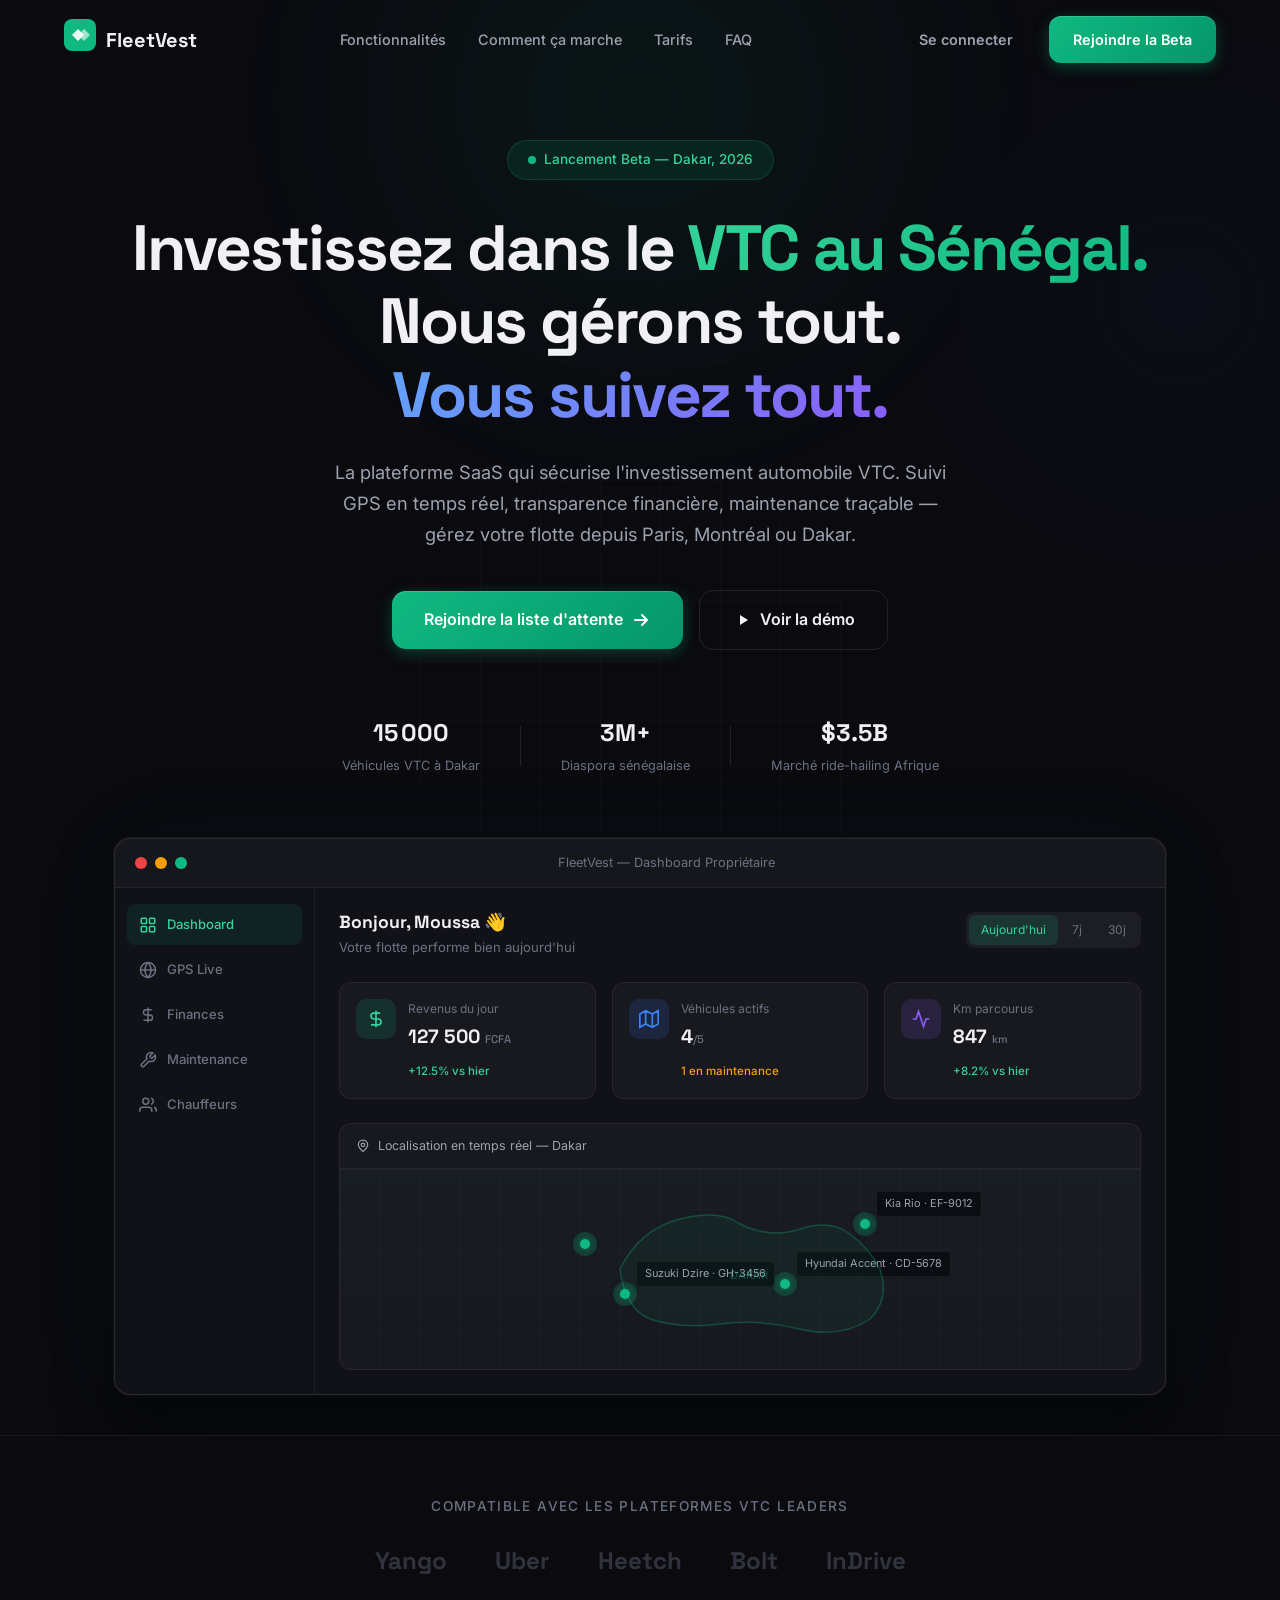
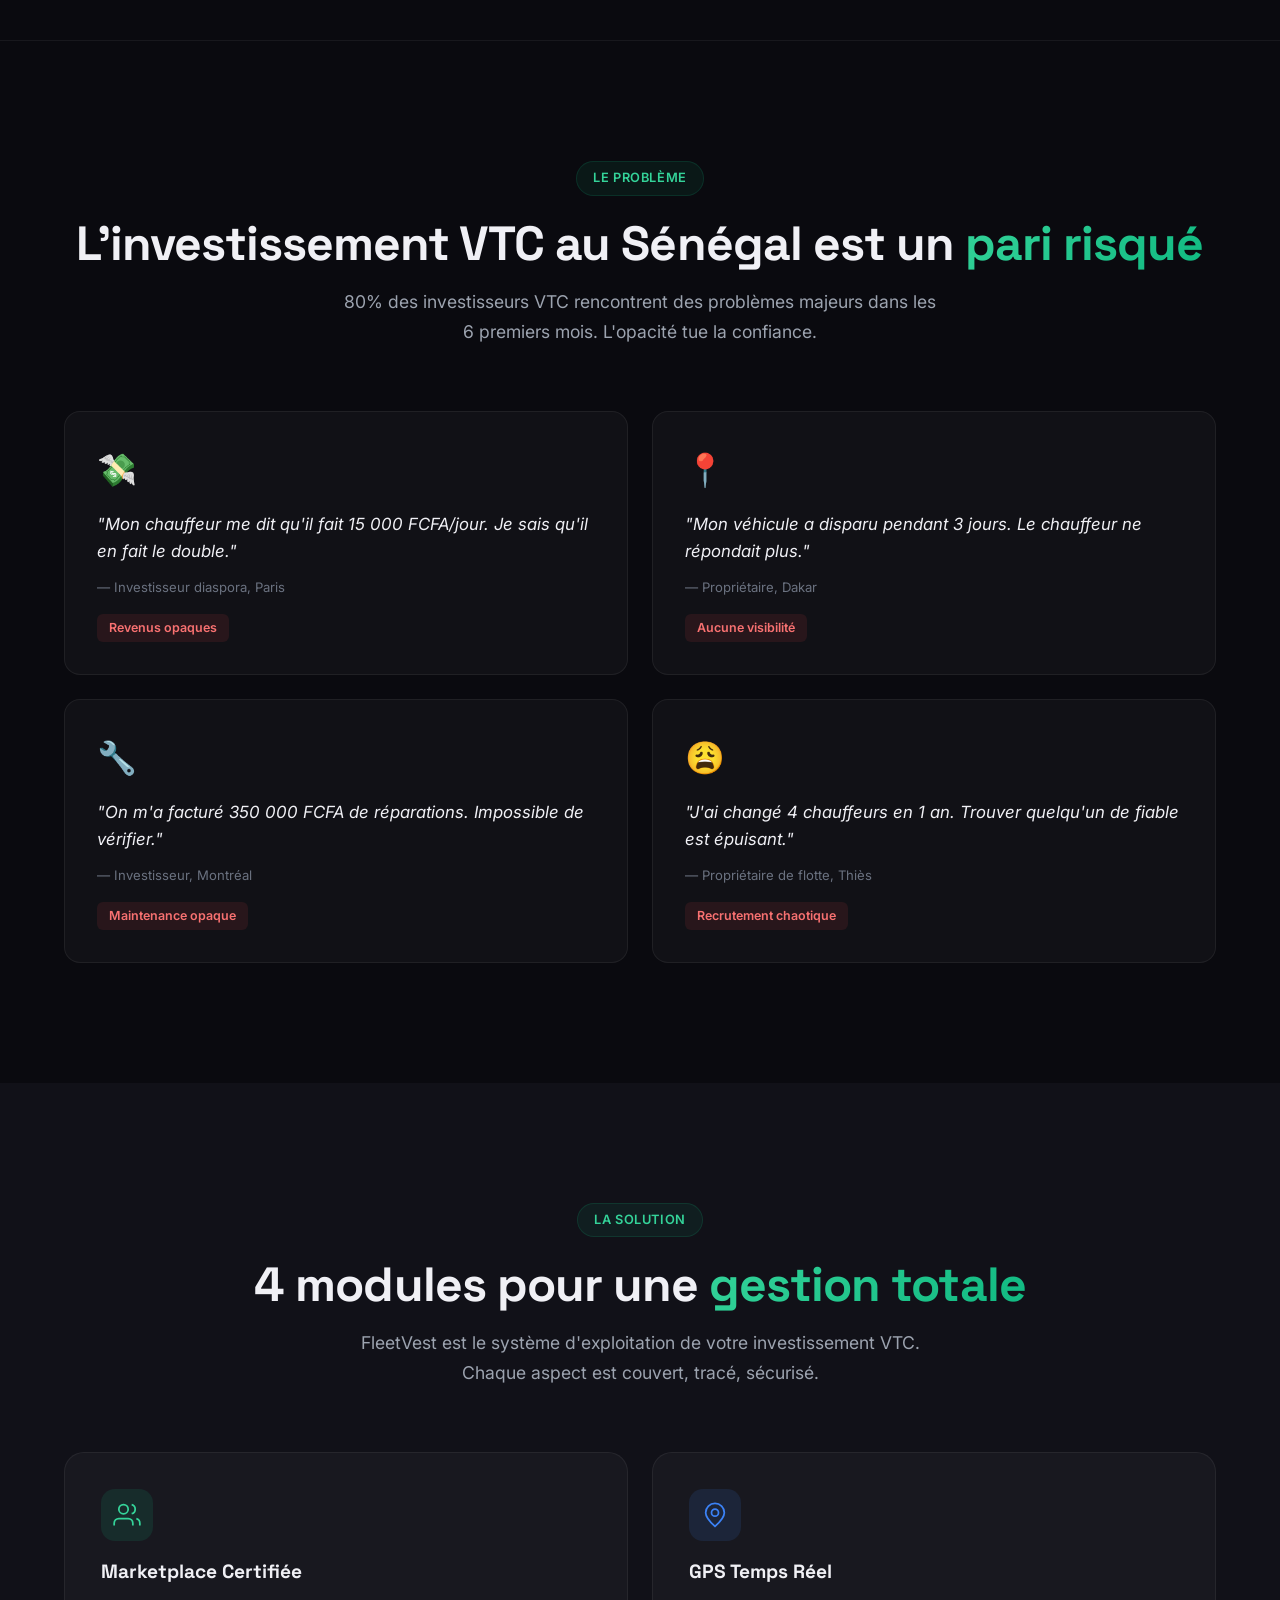
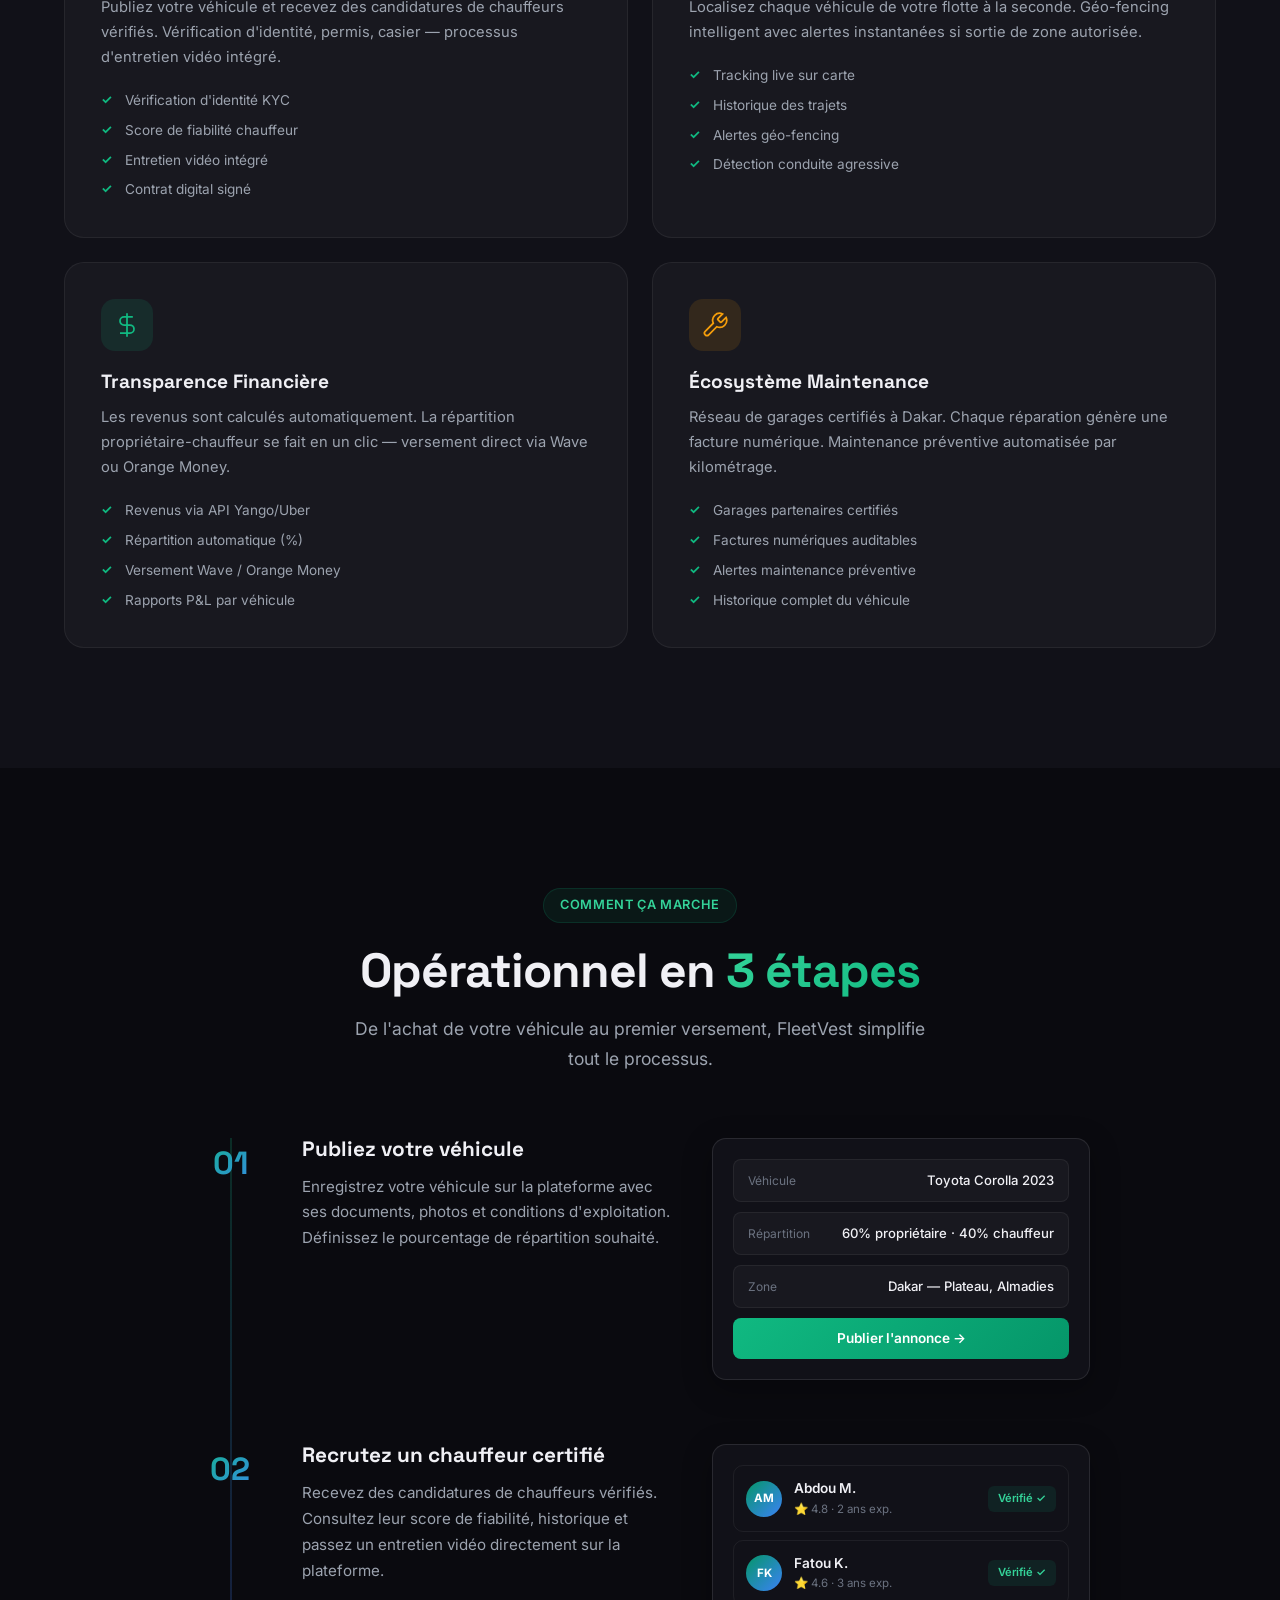
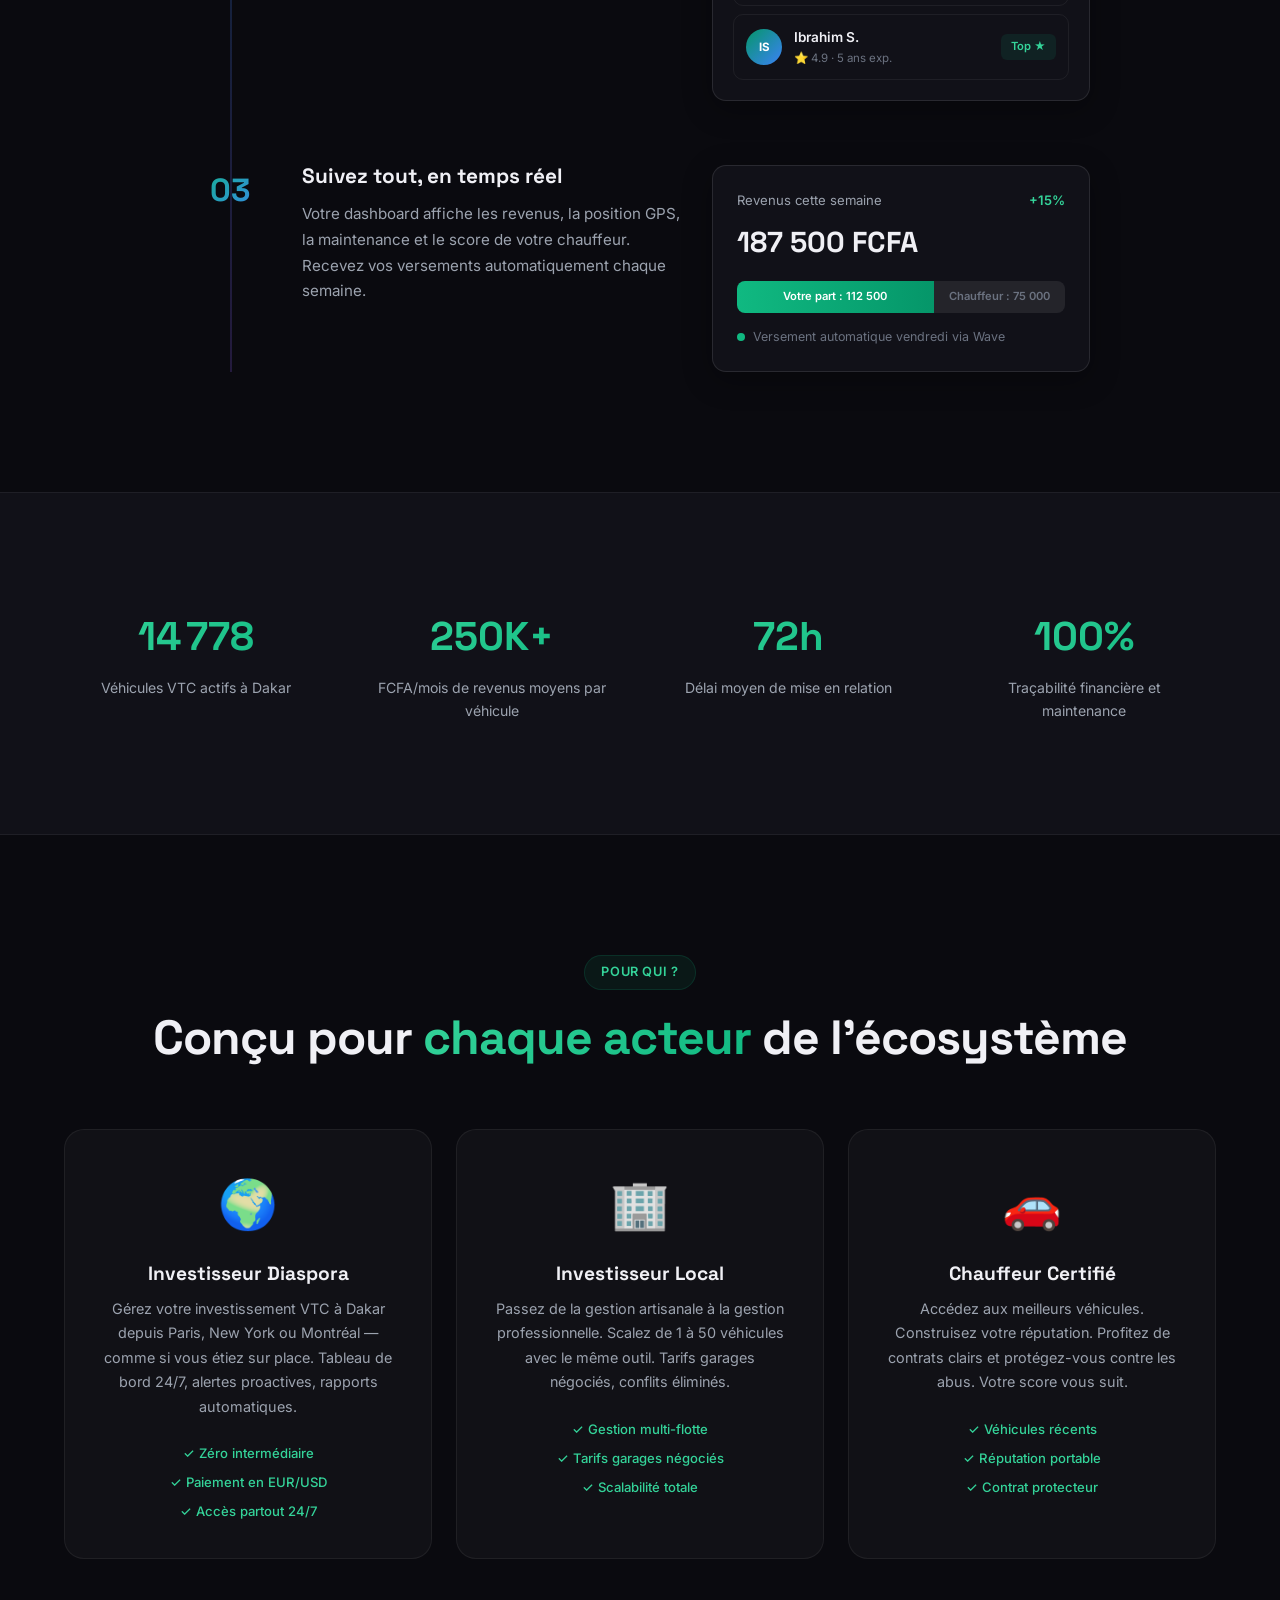
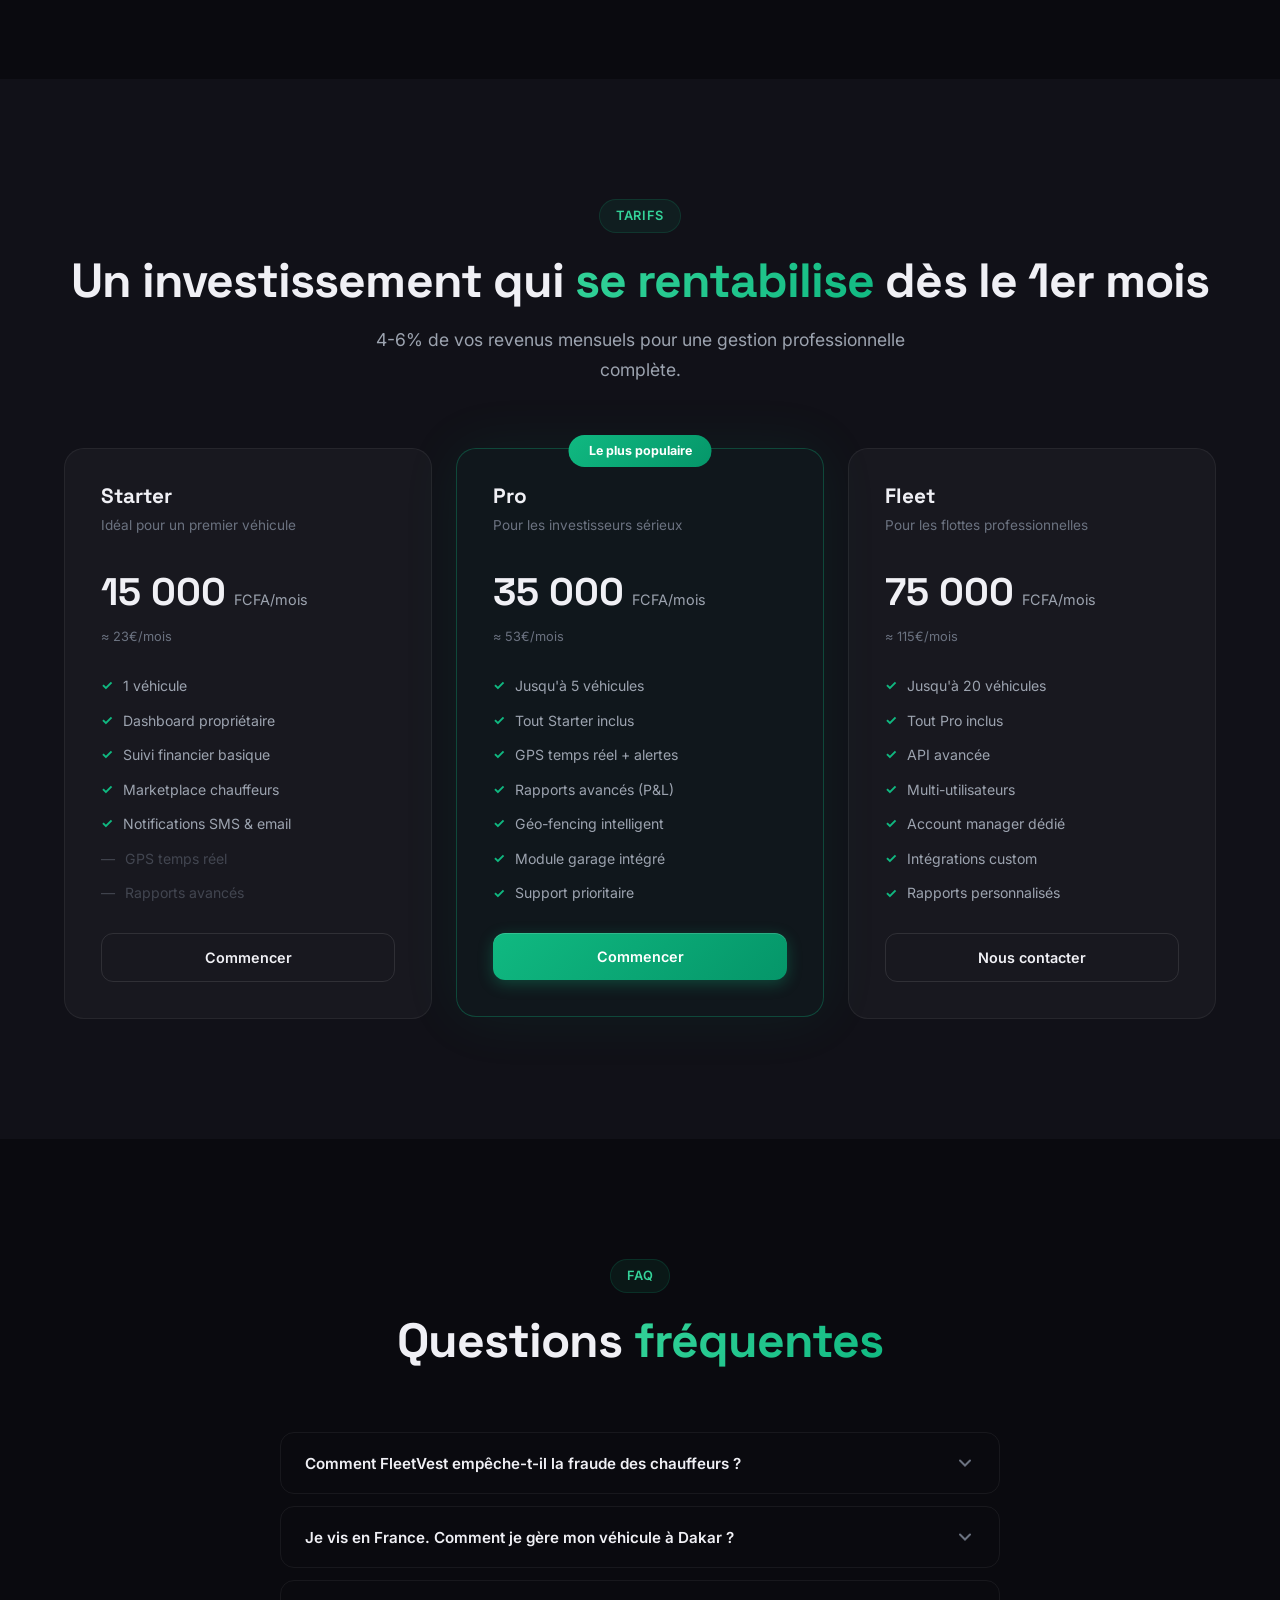
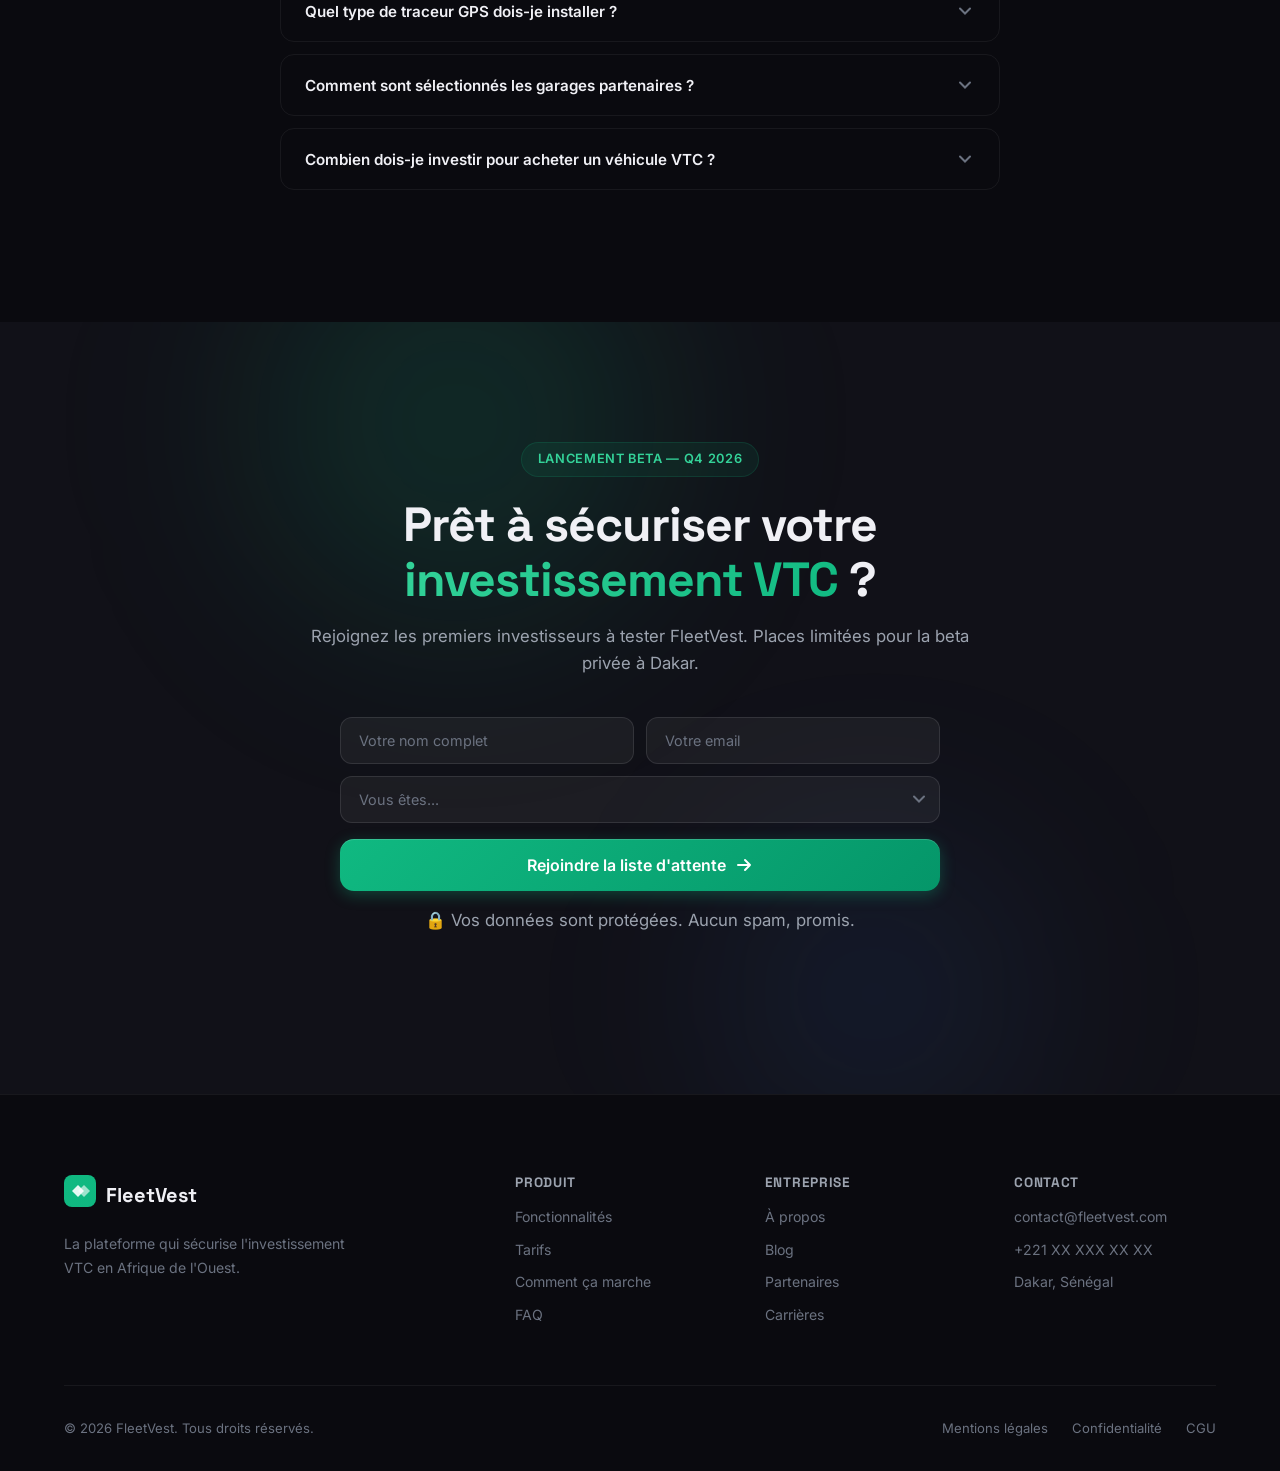
==== index.html @ 235b67b6 "first commit" ====
<!DOCTYPE html>
<html lang="fr">
<head>
    <meta charset="UTF-8">
    <meta name="viewport" content="width=device-width, initial-scale=1.0">
    <title>FleetVest — Investissement VTC Sécurisé au Sénégal</title>
    <meta name="description" content="FleetVest sécurise votre investissement automobile VTC au Sénégal. Suivi GPS, transparence financière, maintenance traçable. Gérez votre flotte depuis n'importe où.">
    <link rel="preconnect" href="https://fonts.googleapis.com">
    <link rel="preconnect" href="https://fonts.gstatic.com" crossorigin>
    <link href="https://fonts.googleapis.com/css2?family=Inter:wght@300;400;500;600;700;800;900&family=Space+Grotesk:wght@400;500;600;700&display=swap" rel="stylesheet">
    <link rel="stylesheet" href="style.css">
</head>
<body>
    <!-- ============ NAVBAR ============ -->
    <nav class="navbar" id="navbar">
        <div class="nav-container">
            <a href="#" class="nav-logo">
                <div class="logo-icon">
                    <svg width="32" height="32" viewBox="0 0 32 32" fill="none">
                        <rect width="32" height="32" rx="8" fill="url(#logo-grad)"/>
                        <path d="M8 16L14 10L20 16L14 22Z" fill="white" opacity="0.9"/>
                        <path d="M14 16L20 10L26 16L20 22Z" fill="white" opacity="0.6"/>
                        <defs>
                            <linearGradient id="logo-grad" x1="0" y1="0" x2="32" y2="32">
                                <stop stop-color="#10B981"/>
                                <stop offset="1" stop-color="#059669"/>
                            </linearGradient>
                        </defs>
                    </svg>
                </div>
                <span>FleetVest</span>
            </a>
            <div class="nav-links" id="navLinks">
                <a href="#features">Fonctionnalités</a>
                <a href="#how-it-works">Comment ça marche</a>
                <a href="#pricing">Tarifs</a>
                <a href="#faq">FAQ</a>
            </div>
            <div class="nav-actions">
                <a href="#waitlist" class="btn btn-ghost">Se connecter</a>
                <a href="#waitlist" class="btn btn-primary">Rejoindre la Beta</a>
            </div>
            <button class="mobile-toggle" id="mobileToggle" aria-label="Menu">
                <span></span><span></span><span></span>
            </button>
        </div>
    </nav>

    <!-- ============ HERO ============ -->
    <section class="hero" id="hero">
        <div class="hero-bg-effects">
            <div class="hero-glow hero-glow-1"></div>
            <div class="hero-glow hero-glow-2"></div>
            <div class="hero-grid"></div>
        </div>
        <div class="container hero-content">
            <div class="hero-badge" data-animate="fade-up">
                <span class="badge-dot"></span>
                Lancement Beta — Dakar, 2026
            </div>
            <h1 data-animate="fade-up" data-delay="100">
                Investissez dans le <span class="gradient-text">VTC au Sénégal.</span><br>
                Nous gérons tout.<br>
                <span class="gradient-text-alt">Vous suivez tout.</span>
            </h1>
            <p class="hero-subtitle" data-animate="fade-up" data-delay="200">
                La plateforme SaaS qui sécurise l'investissement automobile VTC. 
                Suivi GPS en temps réel, transparence financière, maintenance traçable — 
                gérez votre flotte depuis Paris, Montréal ou Dakar.
            </p>
            <div class="hero-actions" data-animate="fade-up" data-delay="300">
                <a href="#waitlist" class="btn btn-primary btn-lg">
                    <span>Rejoindre la liste d'attente</span>
                    <svg width="20" height="20" viewBox="0 0 20 20" fill="none"><path d="M4 10H16M16 10L11 5M16 10L11 15" stroke="currentColor" stroke-width="2" stroke-linecap="round" stroke-linejoin="round"/></svg>
                </a>
                <a href="#how-it-works" class="btn btn-outline btn-lg">
                    <svg width="20" height="20" viewBox="0 0 20 20" fill="none"><polygon points="8,5 16,10 8,15" fill="currentColor"/></svg>
                    <span>Voir la démo</span>
                </a>
            </div>
            <div class="hero-stats" data-animate="fade-up" data-delay="400">
                <div class="hero-stat">
                    <span class="hero-stat-number" data-count="15000">0</span>
                    <span class="hero-stat-label">Véhicules VTC à Dakar</span>
                </div>
                <div class="hero-stat-divider"></div>
                <div class="hero-stat">
                    <span class="hero-stat-number">3M+</span>
                    <span class="hero-stat-label">Diaspora sénégalaise</span>
                </div>
                <div class="hero-stat-divider"></div>
                <div class="hero-stat">
                    <span class="hero-stat-number">$3.5B</span>
                    <span class="hero-stat-label">Marché ride-hailing Afrique</span>
                </div>
            </div>
        </div>
        <!-- Dashboard Preview -->
        <div class="hero-dashboard" data-animate="fade-up" data-delay="500">
            <div class="dashboard-window">
                <div class="window-header">
                    <div class="window-dots">
                        <span class="dot dot-red"></span>
                        <span class="dot dot-yellow"></span>
                        <span class="dot dot-green"></span>
                    </div>
                    <div class="window-title">FleetVest — Dashboard Propriétaire</div>
                    <div class="window-actions"></div>
                </div>
                <div class="window-content">
                    <div class="dash-sidebar">
                        <div class="dash-nav-item active">
                            <svg width="18" height="18" viewBox="0 0 24 24" fill="none" stroke="currentColor" stroke-width="2"><rect x="3" y="3" width="7" height="7" rx="1"/><rect x="14" y="3" width="7" height="7" rx="1"/><rect x="3" y="14" width="7" height="7" rx="1"/><rect x="14" y="14" width="7" height="7" rx="1"/></svg>
                            Dashboard
                        </div>
                        <div class="dash-nav-item">
                            <svg width="18" height="18" viewBox="0 0 24 24" fill="none" stroke="currentColor" stroke-width="2"><circle cx="12" cy="12" r="10"/><path d="M12 2a14.5 14.5 0 000 20 14.5 14.5 0 000-20"/><path d="M2 12h20"/></svg>
                            GPS Live
                        </div>
                        <div class="dash-nav-item">
                            <svg width="18" height="18" viewBox="0 0 24 24" fill="none" stroke="currentColor" stroke-width="2"><path d="M12 2v20M17 5H9.5a3.5 3.5 0 000 7h5a3.5 3.5 0 010 7H6"/></svg>
                            Finances
                        </div>
                        <div class="dash-nav-item">
                            <svg width="18" height="18" viewBox="0 0 24 24" fill="none" stroke="currentColor" stroke-width="2"><path d="M14.7 6.3a1 1 0 000 1.4l1.6 1.6a1 1 0 001.4 0l3.77-3.77a6 6 0 01-7.94 7.94l-6.91 6.91a2.12 2.12 0 01-3-3l6.91-6.91a6 6 0 017.94-7.94l-3.76 3.76z"/></svg>
                            Maintenance
                        </div>
                        <div class="dash-nav-item">
                            <svg width="18" height="18" viewBox="0 0 24 24" fill="none" stroke="currentColor" stroke-width="2"><path d="M17 21v-2a4 4 0 00-4-4H5a4 4 0 00-4 4v2M9 11a4 4 0 100-8 4 4 0 000 8zM23 21v-2a4 4 0 00-3-3.87M16 3.13a4 4 0 010 7.75"/></svg>
                            Chauffeurs
                        </div>
                    </div>
                    <div class="dash-main">
                        <div class="dash-header">
                            <div>
                                <h3>Bonjour, Moussa 👋</h3>
                                <p>Votre flotte performe bien aujourd'hui</p>
                            </div>
                            <div class="dash-period">
                                <span class="period-active">Aujourd'hui</span>
                                <span>7j</span>
                                <span>30j</span>
                            </div>
                        </div>
                        <div class="dash-cards">
                            <div class="dash-card">
                                <div class="dash-card-icon green">
                                    <svg width="20" height="20" viewBox="0 0 24 24" fill="none" stroke="currentColor" stroke-width="2"><path d="M12 2v20M17 5H9.5a3.5 3.5 0 000 7h5a3.5 3.5 0 010 7H6"/></svg>
                                </div>
                                <div class="dash-card-info">
                                    <span class="dash-card-label">Revenus du jour</span>
                                    <span class="dash-card-value">127 500 <small>FCFA</small></span>
                                    <span class="dash-card-trend up">+12.5% vs hier</span>
                                </div>
                            </div>
                            <div class="dash-card">
                                <div class="dash-card-icon blue">
                                    <svg width="20" height="20" viewBox="0 0 24 24" fill="none" stroke="currentColor" stroke-width="2"><path d="M1 6v16l7-4 8 4 7-4V2l-7 4-8-4-7 4zM8 2v16M16 6v16"/></svg>
                                </div>
                                <div class="dash-card-info">
                                    <span class="dash-card-label">Véhicules actifs</span>
                                    <span class="dash-card-value">4<small>/5</small></span>
                                    <span class="dash-card-trend neutral">1 en maintenance</span>
                                </div>
                            </div>
                            <div class="dash-card">
                                <div class="dash-card-icon purple">
                                    <svg width="20" height="20" viewBox="0 0 24 24" fill="none" stroke="currentColor" stroke-width="2"><path d="M22 12h-4l-3 9L9 3l-3 9H2"/></svg>
                                </div>
                                <div class="dash-card-info">
                                    <span class="dash-card-label">Km parcourus</span>
                                    <span class="dash-card-value">847 <small>km</small></span>
                                    <span class="dash-card-trend up">+8.2% vs hier</span>
                                </div>
                            </div>
                        </div>
                        <!-- Mini map -->
                        <div class="dash-map">
                            <div class="map-label">
                                <svg width="14" height="14" viewBox="0 0 24 24" fill="none" stroke="currentColor" stroke-width="2"><circle cx="12" cy="10" r="3"/><path d="M12 21.7C17.3 17 20 13 20 10a8 8 0 10-16 0c0 3 2.7 7 8 11.7z"/></svg>
                                Localisation en temps réel — Dakar
                            </div>
                            <div class="map-visual">
                                <div class="map-grid-lines"></div>
                                <div class="map-pin pin-1">
                                    <div class="pin-pulse"></div>
                                    <div class="pin-dot"></div>
                                    <div class="pin-label">Toyota Corolla · AB-1234</div>
                                </div>
                                <div class="map-pin pin-2">
                                    <div class="pin-pulse"></div>
                                    <div class="pin-dot"></div>
                                    <div class="pin-label">Hyundai Accent · CD-5678</div>
                                </div>
                                <div class="map-pin pin-3">
                                    <div class="pin-pulse"></div>
                                    <div class="pin-dot"></div>
                                    <div class="pin-label">Kia Rio · EF-9012</div>
                                </div>
                                <div class="map-pin pin-4">
                                    <div class="pin-pulse"></div>
                                    <div class="pin-dot"></div>
                                    <div class="pin-label">Suzuki Dzire · GH-3456</div>
                                </div>
                                <!-- Dakar Map Contour -->
                                <svg class="map-contour" viewBox="0 0 400 200" fill="none">
                                    <path d="M80 100 Q100 60 140 50 Q180 40 200 55 Q230 70 260 60 Q290 50 310 65 Q330 80 340 100 Q350 130 330 150 Q300 170 260 160 Q220 150 180 155 Q140 160 110 150 Q85 140 80 100Z" stroke="rgba(16,185,129,0.3)" stroke-width="1.5" fill="rgba(16,185,129,0.05)"/>
                                    <text x="190" y="110" fill="rgba(16,185,129,0.4)" font-size="11" font-family="Inter">DAKAR</text>
                                </svg>
                            </div>
                        </div>
                    </div>
                </div>
            </div>
        </div>
    </section>

    <!-- ============ TRUST BAR ============ -->
    <section class="trust-bar">
        <div class="container">
            <p>Compatible avec les plateformes VTC leaders</p>
            <div class="trust-logos">
                <div class="trust-logo">
                    <span class="trust-logo-text">Yango</span>
                </div>
                <div class="trust-logo">
                    <span class="trust-logo-text">Uber</span>
                </div>
                <div class="trust-logo">
                    <span class="trust-logo-text">Heetch</span>
                </div>
                <div class="trust-logo">
                    <span class="trust-logo-text">Bolt</span>
                </div>
                <div class="trust-logo">
                    <span class="trust-logo-text">InDrive</span>
                </div>
            </div>
        </div>
    </section>

    <!-- ============ PROBLEM ============ -->
    <section class="problem-section" id="problem">
        <div class="container">
            <div class="section-header" data-animate="fade-up">
                <span class="section-tag">Le problème</span>
                <h2>L'investissement VTC au Sénégal est un <span class="gradient-text">pari risqué</span></h2>
                <p class="section-desc">80% des investisseurs VTC rencontrent des problèmes majeurs dans les 6 premiers mois. L'opacité tue la confiance.</p>
            </div>
            <div class="problem-grid" data-animate="fade-up" data-delay="200">
                <div class="problem-card">
                    <div class="problem-icon">💸</div>
                    <div class="problem-quote">"Mon chauffeur me dit qu'il fait 15 000 FCFA/jour. Je sais qu'il en fait le double."</div>
                    <div class="problem-author">— Investisseur diaspora, Paris</div>
                    <div class="problem-label">Revenus opaques</div>
                </div>
                <div class="problem-card">
                    <div class="problem-icon">📍</div>
                    <div class="problem-quote">"Mon véhicule a disparu pendant 3 jours. Le chauffeur ne répondait plus."</div>
                    <div class="problem-author">— Propriétaire, Dakar</div>
                    <div class="problem-label">Aucune visibilité</div>
                </div>
                <div class="problem-card">
                    <div class="problem-icon">🔧</div>
                    <div class="problem-quote">"On m'a facturé 350 000 FCFA de réparations. Impossible de vérifier."</div>
                    <div class="problem-author">— Investisseur, Montréal</div>
                    <div class="problem-label">Maintenance opaque</div>
                </div>
                <div class="problem-card">
                    <div class="problem-icon">😩</div>
                    <div class="problem-quote">"J'ai changé 4 chauffeurs en 1 an. Trouver quelqu'un de fiable est épuisant."</div>
                    <div class="problem-author">— Propriétaire de flotte, Thiès</div>
                    <div class="problem-label">Recrutement chaotique</div>
                </div>
            </div>
        </div>
    </section>

    <!-- ============ FEATURES ============ -->
    <section class="features-section" id="features">
        <div class="container">
            <div class="section-header" data-animate="fade-up">
                <span class="section-tag">La solution</span>
                <h2>4 modules pour une <span class="gradient-text">gestion totale</span></h2>
                <p class="section-desc">FleetVest est le système d'exploitation de votre investissement VTC. Chaque aspect est couvert, tracé, sécurisé.</p>
            </div>
            <div class="features-grid">
                <div class="feature-card" data-animate="fade-up" data-delay="0">
                    <div class="feature-card-glow"></div>
                    <div class="feature-icon-wrap green">
                        <svg width="28" height="28" viewBox="0 0 24 24" fill="none" stroke="currentColor" stroke-width="1.5"><path d="M17 21v-2a4 4 0 00-4-4H5a4 4 0 00-4 4v2M9 11a4 4 0 100-8 4 4 0 000 8zM23 21v-2a4 4 0 00-3-3.87M16 3.13a4 4 0 010 7.75"/></svg>
                    </div>
                    <h3>Marketplace Certifiée</h3>
                    <p>Publiez votre véhicule et recevez des candidatures de chauffeurs vérifiés. Vérification d'identité, permis, casier — processus d'entretien vidéo intégré.</p>
                    <ul class="feature-list">
                        <li>Vérification d'identité KYC</li>
                        <li>Score de fiabilité chauffeur</li>
                        <li>Entretien vidéo intégré</li>
                        <li>Contrat digital signé</li>
                    </ul>
                </div>
                <div class="feature-card" data-animate="fade-up" data-delay="100">
                    <div class="feature-card-glow"></div>
                    <div class="feature-icon-wrap blue">
                        <svg width="28" height="28" viewBox="0 0 24 24" fill="none" stroke="currentColor" stroke-width="1.5"><circle cx="12" cy="10" r="3"/><path d="M12 21.7C17.3 17 20 13 20 10a8 8 0 10-16 0c0 3 2.7 7 8 11.7z"/></svg>
                    </div>
                    <h3>GPS Temps Réel</h3>
                    <p>Localisez chaque véhicule de votre flotte à la seconde. Géo-fencing intelligent avec alertes instantanées si sortie de zone autorisée.</p>
                    <ul class="feature-list">
                        <li>Tracking live sur carte</li>
                        <li>Historique des trajets</li>
                        <li>Alertes géo-fencing</li>
                        <li>Détection conduite agressive</li>
                    </ul>
                </div>
                <div class="feature-card" data-animate="fade-up" data-delay="200">
                    <div class="feature-card-glow"></div>
                    <div class="feature-icon-wrap emerald">
                        <svg width="28" height="28" viewBox="0 0 24 24" fill="none" stroke="currentColor" stroke-width="1.5"><path d="M12 2v20M17 5H9.5a3.5 3.5 0 000 7h5a3.5 3.5 0 010 7H6"/></svg>
                    </div>
                    <h3>Transparence Financière</h3>
                    <p>Les revenus sont calculés automatiquement. La répartition propriétaire-chauffeur se fait en un clic — versement direct via Wave ou Orange Money.</p>
                    <ul class="feature-list">
                        <li>Revenus via API Yango/Uber</li>
                        <li>Répartition automatique (%)</li>
                        <li>Versement Wave / Orange Money</li>
                        <li>Rapports P&L par véhicule</li>
                    </ul>
                </div>
                <div class="feature-card" data-animate="fade-up" data-delay="300">
                    <div class="feature-card-glow"></div>
                    <div class="feature-icon-wrap orange">
                        <svg width="28" height="28" viewBox="0 0 24 24" fill="none" stroke="currentColor" stroke-width="1.5"><path d="M14.7 6.3a1 1 0 000 1.4l1.6 1.6a1 1 0 001.4 0l3.77-3.77a6 6 0 01-7.94 7.94l-6.91 6.91a2.12 2.12 0 01-3-3l6.91-6.91a6 6 0 017.94-7.94l-3.76 3.76z"/></svg>
                    </div>
                    <h3>Écosystème Maintenance</h3>
                    <p>Réseau de garages certifiés à Dakar. Chaque réparation génère une facture numérique. Maintenance préventive automatisée par kilométrage.</p>
                    <ul class="feature-list">
                        <li>Garages partenaires certifiés</li>
                        <li>Factures numériques auditables</li>
                        <li>Alertes maintenance préventive</li>
                        <li>Historique complet du véhicule</li>
                    </ul>
                </div>
            </div>
        </div>
    </section>

    <!-- ============ HOW IT WORKS ============ -->
    <section class="how-section" id="how-it-works">
        <div class="container">
            <div class="section-header" data-animate="fade-up">
                <span class="section-tag">Comment ça marche</span>
                <h2>Opérationnel en <span class="gradient-text">3 étapes</span></h2>
                <p class="section-desc">De l'achat de votre véhicule au premier versement, FleetVest simplifie tout le processus.</p>
            </div>
            <div class="steps-container">
                <div class="steps-line"></div>
                <div class="step" data-animate="fade-up" data-delay="0">
                    <div class="step-number">01</div>
                    <div class="step-content">
                        <h3>Publiez votre véhicule</h3>
                        <p>Enregistrez votre véhicule sur la plateforme avec ses documents, photos et conditions d'exploitation. Définissez le pourcentage de répartition souhaité.</p>
                    </div>
                    <div class="step-visual">
                        <div class="step-mockup">
                            <div class="mock-input">
                                <span class="mock-label">Véhicule</span>
                                <span class="mock-value">Toyota Corolla 2023</span>
                            </div>
                            <div class="mock-input">
                                <span class="mock-label">Répartition</span>
                                <span class="mock-value">60% propriétaire · 40% chauffeur</span>
                            </div>
                            <div class="mock-input">
                                <span class="mock-label">Zone</span>
                                <span class="mock-value">Dakar — Plateau, Almadies</span>
                            </div>
                            <div class="mock-btn">Publier l'annonce →</div>
                        </div>
                    </div>
                </div>
                <div class="step" data-animate="fade-up" data-delay="150">
                    <div class="step-number">02</div>
                    <div class="step-content">
                        <h3>Recrutez un chauffeur certifié</h3>
                        <p>Recevez des candidatures de chauffeurs vérifiés. Consultez leur score de fiabilité, historique et passez un entretien vidéo directement sur la plateforme.</p>
                    </div>
                    <div class="step-visual">
                        <div class="step-mockup">
                            <div class="mock-driver">
                                <div class="mock-avatar">AM</div>
                                <div class="mock-driver-info">
                                    <span class="mock-driver-name">Abdou M.</span>
                                    <span class="mock-driver-score">⭐ 4.8 · 2 ans exp.</span>
                                </div>
                                <span class="mock-badge">Vérifié ✓</span>
                            </div>
                            <div class="mock-driver">
                                <div class="mock-avatar">FK</div>
                                <div class="mock-driver-info">
                                    <span class="mock-driver-name">Fatou K.</span>
                                    <span class="mock-driver-score">⭐ 4.6 · 3 ans exp.</span>
                                </div>
                                <span class="mock-badge">Vérifié ✓</span>
                            </div>
                            <div class="mock-driver">
                                <div class="mock-avatar">IS</div>
                                <div class="mock-driver-info">
                                    <span class="mock-driver-name">Ibrahim S.</span>
                                    <span class="mock-driver-score">⭐ 4.9 · 5 ans exp.</span>
                                </div>
                                <span class="mock-badge">Top ★</span>
                            </div>
                        </div>
                    </div>
                </div>
                <div class="step" data-animate="fade-up" data-delay="300">
                    <div class="step-number">03</div>
                    <div class="step-content">
                        <h3>Suivez tout, en temps réel</h3>
                        <p>Votre dashboard affiche les revenus, la position GPS, la maintenance et le score de votre chauffeur. Recevez vos versements automatiquement chaque semaine.</p>
                    </div>
                    <div class="step-visual">
                        <div class="step-mockup">
                            <div class="mock-revenue">
                                <div class="mock-rev-header">
                                    <span>Revenus cette semaine</span>
                                    <span class="mock-rev-trend">+15%</span>
                                </div>
                                <div class="mock-rev-amount">187 500 FCFA</div>
                                <div class="mock-rev-bar">
                                    <div class="mock-bar-fill" style="width: 60%">
                                        <span>Votre part : 112 500</span>
                                    </div>
                                    <div class="mock-bar-rest">
                                        <span>Chauffeur : 75 000</span>
                                    </div>
                                </div>
                                <div class="mock-rev-status">
                                    <span class="status-dot"></span>
                                    Versement automatique vendredi via Wave
                                </div>
                            </div>
                        </div>
                    </div>
                </div>
            </div>
        </div>
    </section>

    <!-- ============ SOCIAL PROOF / STATS ============ -->
    <section class="stats-section">
        <div class="container">
            <div class="stats-grid" data-animate="fade-up">
                <div class="stat-card">
                    <div class="stat-value" data-count="15000">0</div>
                    <div class="stat-label">Véhicules VTC actifs à Dakar</div>
                </div>
                <div class="stat-card">
                    <div class="stat-value">250K+</div>
                    <div class="stat-label">FCFA/mois de revenus moyens par véhicule</div>
                </div>
                <div class="stat-card">
                    <div class="stat-value">72h</div>
                    <div class="stat-label">Délai moyen de mise en relation</div>
                </div>
                <div class="stat-card">
                    <div class="stat-value">100%</div>
                    <div class="stat-label">Traçabilité financière et maintenance</div>
                </div>
            </div>
        </div>
    </section>

    <!-- ============ FOR WHO ============ -->
    <section class="audience-section" id="audience">
        <div class="container">
            <div class="section-header" data-animate="fade-up">
                <span class="section-tag">Pour qui ?</span>
                <h2>Conçu pour <span class="gradient-text">chaque acteur</span> de l'écosystème</h2>
            </div>
            <div class="audience-grid">
                <div class="audience-card" data-animate="fade-up" data-delay="0">
                    <div class="audience-emoji">🌍</div>
                    <h3>Investisseur Diaspora</h3>
                    <p>Gérez votre investissement VTC à Dakar depuis Paris, New York ou Montréal — comme si vous étiez sur place. Tableau de bord 24/7, alertes proactives, rapports automatiques.</p>
                    <div class="audience-benefit">
                        <span>✓ Zéro intermédiaire</span>
                        <span>✓ Paiement en EUR/USD</span>
                        <span>✓ Accès partout 24/7</span>
                    </div>
                </div>
                <div class="audience-card" data-animate="fade-up" data-delay="150">
                    <div class="audience-emoji">🏢</div>
                    <h3>Investisseur Local</h3>
                    <p>Passez de la gestion artisanale à la gestion professionnelle. Scalez de 1 à 50 véhicules avec le même outil. Tarifs garages négociés, conflits éliminés.</p>
                    <div class="audience-benefit">
                        <span>✓ Gestion multi-flotte</span>
                        <span>✓ Tarifs garages négociés</span>
                        <span>✓ Scalabilité totale</span>
                    </div>
                </div>
                <div class="audience-card" data-animate="fade-up" data-delay="300">
                    <div class="audience-emoji">🚗</div>
                    <h3>Chauffeur Certifié</h3>
                    <p>Accédez aux meilleurs véhicules. Construisez votre réputation. Profitez de contrats clairs et protégez-vous contre les abus. Votre score vous suit.</p>
                    <div class="audience-benefit">
                        <span>✓ Véhicules récents</span>
                        <span>✓ Réputation portable</span>
                        <span>✓ Contrat protecteur</span>
                    </div>
                </div>
            </div>
        </div>
    </section>

    <!-- ============ PRICING ============ -->
    <section class="pricing-section" id="pricing">
        <div class="container">
            <div class="section-header" data-animate="fade-up">
                <span class="section-tag">Tarifs</span>
                <h2>Un investissement qui <span class="gradient-text">se rentabilise</span> dès le 1er mois</h2>
                <p class="section-desc">4-6% de vos revenus mensuels pour une gestion professionnelle complète.</p>
            </div>
            <div class="pricing-grid">
                <div class="pricing-card" data-animate="fade-up" data-delay="0">
                    <div class="pricing-header">
                        <h3>Starter</h3>
                        <p>Idéal pour un premier véhicule</p>
                    </div>
                    <div class="pricing-price">
                        <span class="price-amount">15 000</span>
                        <span class="price-currency">FCFA/mois</span>
                    </div>
                    <div class="pricing-equiv">≈ 23€/mois</div>
                    <ul class="pricing-features">
                        <li><span class="check">✓</span> 1 véhicule</li>
                        <li><span class="check">✓</span> Dashboard propriétaire</li>
                        <li><span class="check">✓</span> Suivi financier basique</li>
                        <li><span class="check">✓</span> Marketplace chauffeurs</li>
                        <li><span class="check">✓</span> Notifications SMS & email</li>
                        <li class="disabled"><span class="cross">—</span> GPS temps réel</li>
                        <li class="disabled"><span class="cross">—</span> Rapports avancés</li>
                    </ul>
                    <a href="#waitlist" class="btn btn-outline btn-block">Commencer</a>
                </div>
                <div class="pricing-card popular" data-animate="fade-up" data-delay="150">
                    <div class="popular-badge">Le plus populaire</div>
                    <div class="pricing-header">
                        <h3>Pro</h3>
                        <p>Pour les investisseurs sérieux</p>
                    </div>
                    <div class="pricing-price">
                        <span class="price-amount">35 000</span>
                        <span class="price-currency">FCFA/mois</span>
                    </div>
                    <div class="pricing-equiv">≈ 53€/mois</div>
                    <ul class="pricing-features">
                        <li><span class="check">✓</span> Jusqu'à 5 véhicules</li>
                        <li><span class="check">✓</span> Tout Starter inclus</li>
                        <li><span class="check">✓</span> GPS temps réel + alertes</li>
                        <li><span class="check">✓</span> Rapports avancés (P&L)</li>
                        <li><span class="check">✓</span> Géo-fencing intelligent</li>
                        <li><span class="check">✓</span> Module garage intégré</li>
                        <li><span class="check">✓</span> Support prioritaire</li>
                    </ul>
                    <a href="#waitlist" class="btn btn-primary btn-block">Commencer</a>
                </div>
                <div class="pricing-card" data-animate="fade-up" data-delay="300">
                    <div class="pricing-header">
                        <h3>Fleet</h3>
                        <p>Pour les flottes professionnelles</p>
                    </div>
                    <div class="pricing-price">
                        <span class="price-amount">75 000</span>
                        <span class="price-currency">FCFA/mois</span>
                    </div>
                    <div class="pricing-equiv">≈ 115€/mois</div>
                    <ul class="pricing-features">
                        <li><span class="check">✓</span> Jusqu'à 20 véhicules</li>
                        <li><span class="check">✓</span> Tout Pro inclus</li>
                        <li><span class="check">✓</span> API avancée</li>
                        <li><span class="check">✓</span> Multi-utilisateurs</li>
                        <li><span class="check">✓</span> Account manager dédié</li>
                        <li><span class="check">✓</span> Intégrations custom</li>
                        <li><span class="check">✓</span> Rapports personnalisés</li>
                    </ul>
                    <a href="#waitlist" class="btn btn-outline btn-block">Nous contacter</a>
                </div>
            </div>
        </div>
    </section>

    <!-- ============ FAQ ============ -->
    <section class="faq-section" id="faq">
        <div class="container">
            <div class="section-header" data-animate="fade-up">
                <span class="section-tag">FAQ</span>
                <h2>Questions <span class="gradient-text">fréquentes</span></h2>
            </div>
            <div class="faq-list" data-animate="fade-up" data-delay="100">
                <div class="faq-item">
                    <button class="faq-question" id="faq-btn-1">
                        <span>Comment FleetVest empêche-t-il la fraude des chauffeurs ?</span>
                        <svg class="faq-chevron" width="20" height="20" viewBox="0 0 20 20" fill="none"><path d="M5 7.5L10 12.5L15 7.5" stroke="currentColor" stroke-width="2" stroke-linecap="round"/></svg>
                    </button>
                    <div class="faq-answer">
                        <p>Nous utilisons une combinaison de mesures : cross-validation GPS des trajets avec les revenus déclarés, intégration directe avec les API Yango/Uber pour récupérer les revenus réels, photos obligatoires du compteur kilométrique, et un système de scoring qui récompense la transparence. En Phase MVP, les chauffeurs doivent fournir une capture d'écran quotidienne de leur tableau de bord VTC.</p>
                    </div>
                </div>
                <div class="faq-item">
                    <button class="faq-question" id="faq-btn-2">
                        <span>Je vis en France. Comment je gère mon véhicule à Dakar ?</span>
                        <svg class="faq-chevron" width="20" height="20" viewBox="0 0 20 20" fill="none"><path d="M5 7.5L10 12.5L15 7.5" stroke="currentColor" stroke-width="2" stroke-linecap="round"/></svg>
                    </button>
                    <div class="faq-answer">
                        <p>C'est exactement notre proposition de valeur ! Votre dashboard est accessible 24/7 depuis n'importe où. Vous voyez la position GPS de votre véhicule en temps réel, les revenus quotidiens, l'historique de maintenance. Vous recevez des alertes automatiques et vos versements arrivent directement via Wave ou sur votre compte bancaire européen via Stripe.</p>
                    </div>
                </div>
                <div class="faq-item">
                    <button class="faq-question" id="faq-btn-3">
                        <span>Quel type de traceur GPS dois-je installer ?</span>
                        <svg class="faq-chevron" width="20" height="20" viewBox="0 0 20 20" fill="none"><path d="M5 7.5L10 12.5L15 7.5" stroke="currentColor" stroke-width="2" stroke-linecap="round"/></svg>
                    </button>
                    <div class="faq-answer">
                        <p>Nous recommandons des traceurs Queclink ou Teltonika, compatibles avec notre système Traccar. Nous avons des partenaires installateurs à Dakar qui peuvent équiper votre véhicule pour environ 35 000 - 50 000 FCFA, installation comprise. Le traceur est auto-alimenté par le véhicule et envoie des données en temps réel.</p>
                    </div>
                </div>
                <div class="faq-item">
                    <button class="faq-question" id="faq-btn-4">
                        <span>Comment sont sélectionnés les garages partenaires ?</span>
                        <svg class="faq-chevron" width="20" height="20" viewBox="0 0 20 20" fill="none"><path d="M5 7.5L10 12.5L15 7.5" stroke="currentColor" stroke-width="2" stroke-linecap="round"/></svg>
                    </button>
                    <div class="faq-answer">
                        <p>Chaque garage partenaire passe par un processus de certification : visite sur site, vérification des qualifications des mécaniciens, audit des tarifs pratiqués, et évaluation des équipements. Nous négocions des tarifs préférentiels en échange d'un flux régulier de clients. Chaque intervention génère une facture numérique consultable sur votre dashboard.</p>
                    </div>
                </div>
                <div class="faq-item">
                    <button class="faq-question" id="faq-btn-5">
                        <span>Combien dois-je investir pour acheter un véhicule VTC ?</span>
                        <svg class="faq-chevron" width="20" height="20" viewBox="0 0 20 20" fill="none"><path d="M5 7.5L10 12.5L15 7.5" stroke="currentColor" stroke-width="2" stroke-linecap="round"/></svg>
                    </button>
                    <div class="faq-answer">
                        <p>Un véhicule VTC standard (Toyota Corolla, Hyundai Accent, Kia Rio) coûte entre 5 et 9 millions FCFA (7 600€ - 13 700€) au Sénégal. Avec des revenus bruts moyens de 250 000 - 400 000 FCFA/mois pour le propriétaire, le retour sur investissement se situe entre 18 et 30 mois. Nous travaillons avec des partenaires financiers pour proposer des solutions de crédit.</p>
                    </div>
                </div>
            </div>
        </div>
    </section>

    <!-- ============ CTA / WAITLIST ============ -->
    <section class="cta-section" id="waitlist">
        <div class="cta-bg-effects">
            <div class="cta-glow cta-glow-1"></div>
            <div class="cta-glow cta-glow-2"></div>
        </div>
        <div class="container">
            <div class="cta-content" data-animate="fade-up">
                <span class="section-tag">Lancement Beta — Q4 2026</span>
                <h2>Prêt à sécuriser votre <span class="gradient-text">investissement VTC</span> ?</h2>
                <p>Rejoignez les premiers investisseurs à tester FleetVest. Places limitées pour la beta privée à Dakar.</p>
                <form class="waitlist-form" id="waitlistForm">
                    <div class="form-row">
                        <div class="form-group">
                            <input type="text" id="waitlist-name" placeholder="Votre nom complet" required>
                        </div>
                        <div class="form-group">
                            <input type="email" id="waitlist-email" placeholder="Votre email" required>
                        </div>
                        <div class="form-group">
                            <select id="waitlist-profile" required>
                                <option value="" disabled selected>Vous êtes...</option>
                                <option value="diaspora">Investisseur Diaspora</option>
                                <option value="local">Investisseur Local</option>
                                <option value="chauffeur">Chauffeur VTC</option>
                                <option value="garage">Garage / Mécanicien</option>
                                <option value="other">Autre</option>
                            </select>
                        </div>
                    </div>
                    <button type="submit" class="btn btn-primary btn-lg btn-submit" id="waitlist-submit">
                        <span>Rejoindre la liste d'attente</span>
                        <svg width="20" height="20" viewBox="0 0 20 20" fill="none"><path d="M4 10H16M16 10L11 5M16 10L11 15" stroke="currentColor" stroke-width="2" stroke-linecap="round" stroke-linejoin="round"/></svg>
                    </button>
                </form>
                <p class="cta-note">🔒 Vos données sont protégées. Aucun spam, promis.</p>
            </div>
        </div>
    </section>

    <!-- ============ FOOTER ============ -->
    <footer class="footer">
        <div class="container">
            <div class="footer-grid">
                <div class="footer-brand">
                    <a href="#" class="nav-logo">
                        <div class="logo-icon">
                            <svg width="32" height="32" viewBox="0 0 32 32" fill="none">
                                <rect width="32" height="32" rx="8" fill="url(#logo-grad-2)"/>
                                <path d="M8 16L14 10L20 16L14 22Z" fill="white" opacity="0.9"/>
                                <path d="M14 16L20 10L26 16L20 22Z" fill="white" opacity="0.6"/>
                                <defs>
                                    <linearGradient id="logo-grad-2" x1="0" y1="0" x2="32" y2="32">
                                        <stop stop-color="#10B981"/>
                                        <stop offset="1" stop-color="#059669"/>
                                    </linearGradient>
                                </defs>
                            </svg>
                        </div>
                        <span>FleetVest</span>
                    </a>
                    <p>La plateforme qui sécurise l'investissement VTC en Afrique de l'Ouest.</p>
                </div>
                <div class="footer-links">
                    <h4>Produit</h4>
                    <a href="#features">Fonctionnalités</a>
                    <a href="#pricing">Tarifs</a>
                    <a href="#how-it-works">Comment ça marche</a>
                    <a href="#faq">FAQ</a>
                </div>
                <div class="footer-links">
                    <h4>Entreprise</h4>
                    <a href="#">À propos</a>
                    <a href="#">Blog</a>
                    <a href="#">Partenaires</a>
                    <a href="#">Carrières</a>
                </div>
                <div class="footer-links">
                    <h4>Contact</h4>
                    <a href="#">contact@fleetvest.com</a>
                    <a href="#">+221 XX XXX XX XX</a>
                    <a href="#">Dakar, Sénégal</a>
                </div>
            </div>
            <div class="footer-bottom">
                <p>© 2026 FleetVest. Tous droits réservés.</p>
                <div class="footer-bottom-links">
                    <a href="#">Mentions légales</a>
                    <a href="#">Confidentialité</a>
                    <a href="#">CGU</a>
                </div>
            </div>
        </div>
    </footer>

    <script src="script.js"></script>
</body>
</html>
---- style.css ----
/* ========================================
   FleetVest — Landing Page Styles
   ======================================== */

/* ── Reset & Base ── */
*, *::before, *::after {
    margin: 0;
    padding: 0;
    box-sizing: border-box;
}

:root {
    /* Colors */
    --bg-primary: #0a0a0f;
    --bg-secondary: #111118;
    --bg-tertiary: #1a1a24;
    --bg-card: rgba(255, 255, 255, 0.03);
    --bg-card-hover: rgba(255, 255, 255, 0.06);

    --text-primary: #f0f0f5;
    --text-secondary: #9ca3af;
    --text-tertiary: #6b7280;

    --accent-green: #10B981;
    --accent-green-light: #34D399;
    --accent-green-dark: #059669;
    --accent-blue: #3B82F6;
    --accent-purple: #8B5CF6;
    --accent-orange: #F59E0B;
    --accent-emerald: #10B981;

    --border-color: rgba(255, 255, 255, 0.06);
    --border-color-light: rgba(255, 255, 255, 0.1);

    /* Spacing */
    --section-padding: 120px;
    --container-max: 1200px;

    /* Transitions */
    --transition-fast: 0.2s ease;
    --transition-medium: 0.3s ease;
    --transition-slow: 0.5s ease;
}

html {
    scroll-behavior: smooth;
    font-size: 16px;
}

body {
    font-family: 'Inter', -apple-system, BlinkMacSystemFont, sans-serif;
    background: var(--bg-primary);
    color: var(--text-primary);
    line-height: 1.6;
    overflow-x: hidden;
    -webkit-font-smoothing: antialiased;
    -moz-osx-font-smoothing: grayscale;
}

.container {
    max-width: var(--container-max);
    margin: 0 auto;
    padding: 0 24px;
}

/* ── Typography ── */
h1, h2, h3, h4 {
    font-family: 'Space Grotesk', 'Inter', sans-serif;
    font-weight: 700;
    line-height: 1.15;
}

h1 { font-size: clamp(2.5rem, 5vw, 4rem); letter-spacing: -0.03em; }
h2 { font-size: clamp(2rem, 4vw, 3rem); letter-spacing: -0.02em; }
h3 { font-size: 1.25rem; }

.gradient-text {
    background: linear-gradient(135deg, var(--accent-green-light), var(--accent-green));
    -webkit-background-clip: text;
    -webkit-text-fill-color: transparent;
    background-clip: text;
}

.gradient-text-alt {
    background: linear-gradient(135deg, #60A5FA, var(--accent-purple));
    -webkit-background-clip: text;
    -webkit-text-fill-color: transparent;
    background-clip: text;
}

/* ── Buttons ── */
.btn {
    display: inline-flex;
    align-items: center;
    gap: 8px;
    padding: 12px 24px;
    border-radius: 12px;
    font-family: 'Inter', sans-serif;
    font-size: 0.9rem;
    font-weight: 600;
    text-decoration: none;
    cursor: pointer;
    border: none;
    transition: all var(--transition-medium);
    white-space: nowrap;
}

.btn-primary {
    background: linear-gradient(135deg, var(--accent-green), var(--accent-green-dark));
    color: white;
    box-shadow: 0 4px 15px rgba(16, 185, 129, 0.3), inset 0 1px 0 rgba(255,255,255,0.15);
}
.btn-primary:hover {
    transform: translateY(-2px);
    box-shadow: 0 8px 25px rgba(16, 185, 129, 0.4), inset 0 1px 0 rgba(255,255,255,0.15);
}

.btn-outline {
    background: transparent;
    color: var(--text-primary);
    border: 1px solid var(--border-color-light);
}
.btn-outline:hover {
    background: rgba(255, 255, 255, 0.05);
    border-color: rgba(255, 255, 255, 0.2);
    transform: translateY(-1px);
}

.btn-ghost {
    background: transparent;
    color: var(--text-secondary);
}
.btn-ghost:hover {
    color: var(--text-primary);
}

.btn-lg {
    padding: 16px 32px;
    font-size: 1rem;
    border-radius: 14px;
}

.btn-block {
    width: 100%;
    justify-content: center;
}

/* ── Navbar ── */
.navbar {
    position: fixed;
    top: 0;
    left: 0;
    right: 0;
    z-index: 1000;
    padding: 16px 0;
    transition: all var(--transition-medium);
}
.navbar.scrolled {
    background: rgba(10, 10, 15, 0.85);
    backdrop-filter: blur(20px);
    -webkit-backdrop-filter: blur(20px);
    border-bottom: 1px solid var(--border-color);
    padding: 12px 0;
}

.nav-container {
    max-width: var(--container-max);
    margin: 0 auto;
    padding: 0 24px;
    display: flex;
    align-items: center;
    justify-content: space-between;
}

.nav-logo {
    display: flex;
    align-items: center;
    gap: 10px;
    text-decoration: none;
    color: var(--text-primary);
    font-family: 'Space Grotesk', sans-serif;
    font-weight: 700;
    font-size: 1.25rem;
}

.nav-links {
    display: flex;
    gap: 32px;
}
.nav-links a {
    color: var(--text-secondary);
    text-decoration: none;
    font-size: 0.9rem;
    font-weight: 500;
    transition: color var(--transition-fast);
}
.nav-links a:hover {
    color: var(--text-primary);
}

.nav-actions {
    display: flex;
    align-items: center;
    gap: 12px;
}

.mobile-toggle {
    display: none;
    flex-direction: column;
    gap: 5px;
    background: none;
    border: none;
    cursor: pointer;
    padding: 4px;
}
.mobile-toggle span {
    width: 24px;
    height: 2px;
    background: var(--text-primary);
    border-radius: 2px;
    transition: all var(--transition-medium);
}

/* ── Hero ── */
.hero {
    position: relative;
    min-height: 100vh;
    display: flex;
    flex-direction: column;
    align-items: center;
    padding-top: 140px;
    padding-bottom: 40px;
    overflow: hidden;
}

.hero-bg-effects {
    position: absolute;
    inset: 0;
    pointer-events: none;
    overflow: hidden;
}

.hero-glow {
    position: absolute;
    border-radius: 50%;
    filter: blur(120px);
    opacity: 0.4;
}
.hero-glow-1 {
    width: 600px;
    height: 600px;
    background: radial-gradient(circle, rgba(16, 185, 129, 0.3), transparent 70%);
    top: -200px;
    left: 50%;
    transform: translateX(-50%);
    animation: glowPulse 8s ease-in-out infinite alternate;
}
.hero-glow-2 {
    width: 400px;
    height: 400px;
    background: radial-gradient(circle, rgba(59, 130, 246, 0.2), transparent 70%);
    top: 100px;
    right: -100px;
    animation: glowPulse 10s ease-in-out infinite alternate-reverse;
}

.hero-grid {
    position: absolute;
    inset: 0;
    background-image:
        linear-gradient(rgba(255,255,255,0.02) 1px, transparent 1px),
        linear-gradient(90deg, rgba(255,255,255,0.02) 1px, transparent 1px);
    background-size: 60px 60px;
    mask-image: radial-gradient(ellipse at center, black 20%, transparent 70%);
    -webkit-mask-image: radial-gradient(ellipse at center, black 20%, transparent 70%);
}

@keyframes glowPulse {
    0% { opacity: 0.3; transform: translateX(-50%) scale(1); }
    100% { opacity: 0.5; transform: translateX(-50%) scale(1.15); }
}

.hero-content {
    text-align: center;
    position: relative;
    z-index: 2;
}

.hero-badge {
    display: inline-flex;
    align-items: center;
    gap: 8px;
    padding: 8px 20px;
    border-radius: 100px;
    background: rgba(16, 185, 129, 0.1);
    border: 1px solid rgba(16, 185, 129, 0.2);
    color: var(--accent-green-light);
    font-size: 0.85rem;
    font-weight: 500;
    margin-bottom: 32px;
}

.badge-dot {
    width: 8px;
    height: 8px;
    border-radius: 50%;
    background: var(--accent-green);
    animation: dotPulse 2s ease-in-out infinite;
}

@keyframes dotPulse {
    0%, 100% { opacity: 1; }
    50% { opacity: 0.4; }
}

.hero h1 {
    margin-bottom: 24px;
}

.hero-subtitle {
    font-size: 1.15rem;
    color: var(--text-secondary);
    max-width: 640px;
    margin: 0 auto 40px;
    line-height: 1.7;
}

.hero-actions {
    display: flex;
    align-items: center;
    justify-content: center;
    gap: 16px;
    margin-bottom: 64px;
}

.hero-stats {
    display: flex;
    align-items: center;
    justify-content: center;
    gap: 40px;
}

.hero-stat {
    text-align: center;
}

.hero-stat-number {
    display: block;
    font-family: 'Space Grotesk', sans-serif;
    font-size: 1.5rem;
    font-weight: 700;
    color: var(--text-primary);
}

.hero-stat-label {
    font-size: 0.8rem;
    color: var(--text-tertiary);
}

.hero-stat-divider {
    width: 1px;
    height: 40px;
    background: var(--border-color-light);
}

/* ── Dashboard Preview ── */
.hero-dashboard {
    max-width: 1100px;
    margin: 60px auto 0;
    padding: 0 24px;
    width: 100%;
    position: relative;
    z-index: 2;
}

.dashboard-window {
    background: var(--bg-secondary);
    border: 1px solid var(--border-color-light);
    border-radius: 16px;
    overflow: hidden;
    box-shadow:
        0 25px 50px rgba(0, 0, 0, 0.5),
        0 0 0 1px rgba(255,255,255,0.05),
        0 0 100px rgba(16, 185, 129, 0.05);
}

.window-header {
    display: flex;
    align-items: center;
    padding: 14px 20px;
    background: rgba(255,255,255,0.02);
    border-bottom: 1px solid var(--border-color);
}

.window-dots {
    display: flex;
    gap: 8px;
}

.dot {
    width: 12px;
    height: 12px;
    border-radius: 50%;
}
.dot-red { background: #ef4444; }
.dot-yellow { background: #f59e0b; }
.dot-green { background: #10b981; }

.window-title {
    flex: 1;
    text-align: center;
    font-size: 0.8rem;
    color: var(--text-tertiary);
}

.window-content {
    display: flex;
    min-height: 420px;
}

/* Dashboard sidebar */
.dash-sidebar {
    width: 200px;
    border-right: 1px solid var(--border-color);
    padding: 16px 12px;
    flex-shrink: 0;
}

.dash-nav-item {
    display: flex;
    align-items: center;
    gap: 10px;
    padding: 10px 12px;
    border-radius: 8px;
    color: var(--text-tertiary);
    font-size: 0.82rem;
    font-weight: 500;
    cursor: default;
    transition: all var(--transition-fast);
    margin-bottom: 4px;
}
.dash-nav-item.active {
    background: rgba(16, 185, 129, 0.1);
    color: var(--accent-green-light);
}

/* Dashboard main */
.dash-main {
    flex: 1;
    padding: 24px;
}

.dash-header {
    display: flex;
    justify-content: space-between;
    align-items: flex-start;
    margin-bottom: 24px;
}
.dash-header h3 {
    font-size: 1.1rem;
    margin-bottom: 4px;
}
.dash-header p {
    font-size: 0.82rem;
    color: var(--text-tertiary);
}

.dash-period {
    display: flex;
    gap: 2px;
    background: rgba(255,255,255,0.05);
    border-radius: 8px;
    padding: 3px;
}
.dash-period span {
    padding: 5px 12px;
    border-radius: 6px;
    font-size: 0.75rem;
    color: var(--text-tertiary);
    cursor: default;
}
.dash-period .period-active {
    background: rgba(16, 185, 129, 0.15);
    color: var(--accent-green-light);
}

/* Dashboard metric cards */
.dash-cards {
    display: grid;
    grid-template-columns: repeat(3, 1fr);
    gap: 16px;
    margin-bottom: 24px;
}

.dash-card {
    background: var(--bg-card);
    border: 1px solid var(--border-color);
    border-radius: 12px;
    padding: 16px;
    display: flex;
    align-items: flex-start;
    gap: 12px;
    transition: all var(--transition-medium);
}

.dash-card-icon {
    width: 40px;
    height: 40px;
    border-radius: 10px;
    display: flex;
    align-items: center;
    justify-content: center;
    flex-shrink: 0;
}
.dash-card-icon.green { background: rgba(16, 185, 129, 0.15); color: var(--accent-green-light); }
.dash-card-icon.blue { background: rgba(59, 130, 246, 0.15); color: var(--accent-blue); }
.dash-card-icon.purple { background: rgba(139, 92, 246, 0.15); color: var(--accent-purple); }

.dash-card-label {
    display: block;
    font-size: 0.75rem;
    color: var(--text-tertiary);
    margin-bottom: 4px;
}
.dash-card-value {
    display: block;
    font-family: 'Space Grotesk', sans-serif;
    font-size: 1.2rem;
    font-weight: 700;
    margin-bottom: 4px;
}
.dash-card-value small {
    font-size: 0.7rem;
    color: var(--text-tertiary);
    font-weight: 500;
}
.dash-card-trend {
    font-size: 0.72rem;
    font-weight: 500;
}
.dash-card-trend.up { color: var(--accent-green-light); }
.dash-card-trend.neutral { color: var(--accent-orange); }

/* Dashboard map */
.dash-map {
    background: var(--bg-card);
    border: 1px solid var(--border-color);
    border-radius: 12px;
    overflow: hidden;
}

.map-label {
    display: flex;
    align-items: center;
    gap: 8px;
    padding: 12px 16px;
    font-size: 0.78rem;
    color: var(--text-secondary);
    border-bottom: 1px solid var(--border-color);
}

.map-visual {
    position: relative;
    height: 200px;
    background: linear-gradient(180deg, rgba(16, 185, 129, 0.03), transparent);
    overflow: hidden;
}

.map-contour {
    position: absolute;
    width: 100%;
    height: 100%;
}

.map-grid-lines {
    position: absolute;
    inset: 0;
    background-image:
        linear-gradient(rgba(255,255,255,0.015) 1px, transparent 1px),
        linear-gradient(90deg, rgba(255,255,255,0.015) 1px, transparent 1px);
    background-size: 40px 40px;
}

.map-pin {
    position: absolute;
    cursor: default;
}
.pin-1 { top: 35%; left: 30%; }
.pin-2 { top: 55%; left: 55%; }
.pin-3 { top: 25%; left: 65%; }
.pin-4 { top: 60%; left: 35%; }

.pin-dot {
    width: 10px;
    height: 10px;
    background: var(--accent-green);
    border-radius: 50%;
    position: relative;
    z-index: 2;
    box-shadow: 0 0 8px rgba(16, 185, 129, 0.5);
}

.pin-pulse {
    position: absolute;
    width: 24px;
    height: 24px;
    background: rgba(16, 185, 129, 0.2);
    border-radius: 50%;
    top: -7px;
    left: -7px;
    animation: pinPulse 2s ease-in-out infinite;
}

@keyframes pinPulse {
    0%, 100% { transform: scale(1); opacity: 0.5; }
    50% { transform: scale(1.5); opacity: 0; }
}

.pin-label {
    position: absolute;
    top: -28px;
    left: 16px;
    white-space: nowrap;
    font-size: 0.68rem;
    color: var(--text-secondary);
    background: rgba(10, 10, 15, 0.8);
    padding: 3px 8px;
    border-radius: 4px;
    border: 1px solid var(--border-color);
    opacity: 0;
    transition: opacity var(--transition-fast);
}
.map-pin:hover .pin-label {
    opacity: 1;
}

/* ── Trust Bar ── */
.trust-bar {
    padding: 60px 0;
    border-top: 1px solid var(--border-color);
    border-bottom: 1px solid var(--border-color);
}
.trust-bar .container {
    text-align: center;
}
.trust-bar p {
    font-size: 0.85rem;
    color: var(--text-tertiary);
    margin-bottom: 24px;
    text-transform: uppercase;
    letter-spacing: 0.1em;
    font-weight: 500;
}
.trust-logos {
    display: flex;
    align-items: center;
    justify-content: center;
    gap: 48px;
    flex-wrap: wrap;
}
.trust-logo-text {
    font-family: 'Space Grotesk', sans-serif;
    font-size: 1.5rem;
    font-weight: 700;
    color: var(--text-tertiary);
    opacity: 0.4;
    transition: opacity var(--transition-medium);
}
.trust-logo:hover .trust-logo-text {
    opacity: 0.7;
}

/* ── Section Header ── */
.section-header {
    text-align: center;
    margin-bottom: 64px;
}

.section-tag {
    display: inline-flex;
    align-items: center;
    gap: 8px;
    padding: 6px 16px;
    border-radius: 100px;
    background: rgba(16, 185, 129, 0.08);
    border: 1px solid rgba(16, 185, 129, 0.15);
    color: var(--accent-green-light);
    font-size: 0.8rem;
    font-weight: 600;
    margin-bottom: 20px;
    text-transform: uppercase;
    letter-spacing: 0.05em;
}

.section-desc {
    font-size: 1.1rem;
    color: var(--text-secondary);
    max-width: 600px;
    margin: 16px auto 0;
    line-height: 1.7;
}

/* ── Problem Section ── */
.problem-section {
    padding: var(--section-padding) 0;
}

.problem-grid {
    display: grid;
    grid-template-columns: repeat(2, 1fr);
    gap: 24px;
}

.problem-card {
    background: var(--bg-card);
    border: 1px solid var(--border-color);
    border-radius: 16px;
    padding: 32px;
    transition: all var(--transition-medium);
    position: relative;
    overflow: hidden;
}
.problem-card::before {
    content: '';
    position: absolute;
    top: 0;
    left: 0;
    right: 0;
    height: 2px;
    background: linear-gradient(90deg, #ef4444, #f59e0b);
    opacity: 0;
    transition: opacity var(--transition-medium);
}
.problem-card:hover {
    background: var(--bg-card-hover);
    transform: translateY(-2px);
    border-color: rgba(239, 68, 68, 0.2);
}
.problem-card:hover::before {
    opacity: 1;
}

.problem-icon {
    font-size: 2rem;
    margin-bottom: 16px;
}

.problem-quote {
    font-size: 1.05rem;
    font-style: italic;
    color: var(--text-primary);
    margin-bottom: 12px;
    line-height: 1.6;
}

.problem-author {
    font-size: 0.82rem;
    color: var(--text-tertiary);
    margin-bottom: 16px;
}

.problem-label {
    display: inline-block;
    padding: 4px 12px;
    border-radius: 6px;
    background: rgba(239, 68, 68, 0.1);
    color: #f87171;
    font-size: 0.78rem;
    font-weight: 600;
}

/* ── Features Section ── */
.features-section {
    padding: var(--section-padding) 0;
    background: var(--bg-secondary);
}

.features-grid {
    display: grid;
    grid-template-columns: repeat(2, 1fr);
    gap: 24px;
}

.feature-card {
    background: var(--bg-card);
    border: 1px solid var(--border-color);
    border-radius: 20px;
    padding: 36px;
    position: relative;
    overflow: hidden;
    transition: all var(--transition-medium);
}
.feature-card:hover {
    background: var(--bg-card-hover);
    transform: translateY(-3px);
    border-color: rgba(255, 255, 255, 0.1);
}

.feature-card-glow {
    position: absolute;
    top: -100px;
    right: -100px;
    width: 200px;
    height: 200px;
    border-radius: 50%;
    filter: blur(80px);
    opacity: 0;
    transition: opacity var(--transition-slow);
}
.feature-card:nth-child(1) .feature-card-glow { background: rgba(16, 185, 129, 0.15); }
.feature-card:nth-child(2) .feature-card-glow { background: rgba(59, 130, 246, 0.15); }
.feature-card:nth-child(3) .feature-card-glow { background: rgba(16, 185, 129, 0.15); }
.feature-card:nth-child(4) .feature-card-glow { background: rgba(245, 158, 11, 0.15); }
.feature-card:hover .feature-card-glow {
    opacity: 1;
}

.feature-icon-wrap {
    width: 52px;
    height: 52px;
    border-radius: 14px;
    display: flex;
    align-items: center;
    justify-content: center;
    margin-bottom: 20px;
}
.feature-icon-wrap.green { background: rgba(16, 185, 129, 0.12); color: var(--accent-green-light); }
.feature-icon-wrap.blue { background: rgba(59, 130, 246, 0.12); color: var(--accent-blue); }
.feature-icon-wrap.emerald { background: rgba(16, 185, 129, 0.12); color: var(--accent-emerald); }
.feature-icon-wrap.orange { background: rgba(245, 158, 11, 0.12); color: var(--accent-orange); }

.feature-card h3 {
    margin-bottom: 12px;
    font-size: 1.2rem;
}

.feature-card p {
    color: var(--text-secondary);
    font-size: 0.92rem;
    margin-bottom: 20px;
    line-height: 1.7;
}

.feature-list {
    list-style: none;
    display: flex;
    flex-direction: column;
    gap: 8px;
}

.feature-list li {
    font-size: 0.85rem;
    color: var(--text-secondary);
    padding-left: 24px;
    position: relative;
}
.feature-list li::before {
    content: '✓';
    position: absolute;
    left: 0;
    color: var(--accent-green);
    font-weight: 700;
    font-size: 0.8rem;
}

/* ── How it Works ── */
.how-section {
    padding: var(--section-padding) 0;
}

.steps-container {
    position: relative;
    max-width: 900px;
    margin: 0 auto;
}

.steps-line {
    position: absolute;
    left: 40px;
    top: 0;
    bottom: 0;
    width: 2px;
    background: linear-gradient(180deg, var(--accent-green), var(--accent-blue), var(--accent-purple));
    opacity: 0.2;
}

.step {
    display: grid;
    grid-template-columns: 80px 1fr 1fr;
    gap: 32px;
    align-items: start;
    margin-bottom: 64px;
    position: relative;
}
.step:last-child { margin-bottom: 0; }

.step-number {
    font-family: 'Space Grotesk', sans-serif;
    font-size: 2rem;
    font-weight: 800;
    background: linear-gradient(135deg, var(--accent-green), var(--accent-blue));
    -webkit-background-clip: text;
    -webkit-text-fill-color: transparent;
    background-clip: text;
    text-align: center;
    position: relative;
}

.step-content h3 {
    font-size: 1.3rem;
    margin-bottom: 12px;
}

.step-content p {
    color: var(--text-secondary);
    font-size: 0.95rem;
    line-height: 1.7;
}

/* Step mockups */
.step-mockup {
    background: var(--bg-secondary);
    border: 1px solid var(--border-color-light);
    border-radius: 14px;
    padding: 20px;
    box-shadow: 0 8px 30px rgba(0,0,0,0.3);
}

.mock-input {
    display: flex;
    justify-content: space-between;
    align-items: center;
    padding: 10px 14px;
    background: rgba(255,255,255,0.03);
    border: 1px solid var(--border-color);
    border-radius: 8px;
    margin-bottom: 10px;
}
.mock-label {
    font-size: 0.75rem;
    color: var(--text-tertiary);
}
.mock-value {
    font-size: 0.82rem;
    color: var(--text-primary);
    font-weight: 500;
}
.mock-btn {
    text-align: center;
    padding: 10px;
    background: linear-gradient(135deg, var(--accent-green), var(--accent-green-dark));
    border-radius: 8px;
    font-size: 0.85rem;
    font-weight: 600;
    color: white;
    margin-top: 4px;
}

/* Driver list mockup */
.mock-driver {
    display: flex;
    align-items: center;
    gap: 12px;
    padding: 12px;
    border-radius: 10px;
    border: 1px solid var(--border-color);
    margin-bottom: 8px;
    transition: all var(--transition-fast);
}
.mock-driver:last-child { margin-bottom: 0; }
.mock-driver:hover { background: rgba(255,255,255,0.03); }

.mock-avatar {
    width: 36px;
    height: 36px;
    border-radius: 50%;
    background: linear-gradient(135deg, var(--accent-green-dark), var(--accent-blue));
    display: flex;
    align-items: center;
    justify-content: center;
    font-size: 0.72rem;
    font-weight: 700;
    color: white;
    flex-shrink: 0;
}

.mock-driver-info {
    flex: 1;
}
.mock-driver-name {
    display: block;
    font-size: 0.85rem;
    font-weight: 600;
}
.mock-driver-score {
    display: block;
    font-size: 0.72rem;
    color: var(--text-tertiary);
}

.mock-badge {
    font-size: 0.7rem;
    font-weight: 600;
    padding: 4px 10px;
    border-radius: 6px;
    background: rgba(16, 185, 129, 0.1);
    color: var(--accent-green-light);
    white-space: nowrap;
}

/* Revenue mockup */
.mock-revenue {
    padding: 4px;
}
.mock-rev-header {
    display: flex;
    justify-content: space-between;
    font-size: 0.82rem;
    color: var(--text-secondary);
    margin-bottom: 8px;
}
.mock-rev-trend {
    color: var(--accent-green-light) !important;
    font-weight: 600;
}
.mock-rev-amount {
    font-family: 'Space Grotesk', sans-serif;
    font-size: 1.8rem;
    font-weight: 700;
    margin-bottom: 16px;
}
.mock-rev-bar {
    display: flex;
    height: 32px;
    border-radius: 8px;
    overflow: hidden;
    margin-bottom: 14px;
    font-size: 0.7rem;
    font-weight: 600;
}
.mock-bar-fill {
    background: linear-gradient(90deg, var(--accent-green), var(--accent-green-dark));
    display: flex;
    align-items: center;
    justify-content: center;
    color: white;
}
.mock-bar-rest {
    background: rgba(255,255,255,0.08);
    flex: 1;
    display: flex;
    align-items: center;
    justify-content: center;
    color: var(--text-tertiary);
}
.mock-rev-status {
    display: flex;
    align-items: center;
    gap: 8px;
    font-size: 0.78rem;
    color: var(--text-tertiary);
}
.status-dot {
    width: 8px;
    height: 8px;
    border-radius: 50%;
    background: var(--accent-green);
    animation: dotPulse 2s ease-in-out infinite;
}

/* ── Stats Section ── */
.stats-section {
    padding: 80px 0;
    background: var(--bg-secondary);
    border-top: 1px solid var(--border-color);
    border-bottom: 1px solid var(--border-color);
}

.stats-grid {
    display: grid;
    grid-template-columns: repeat(4, 1fr);
    gap: 32px;
}

.stat-card {
    text-align: center;
    padding: 32px 16px;
}

.stat-value {
    font-family: 'Space Grotesk', sans-serif;
    font-size: 2.5rem;
    font-weight: 800;
    background: linear-gradient(135deg, var(--accent-green-light), var(--accent-green));
    -webkit-background-clip: text;
    -webkit-text-fill-color: transparent;
    background-clip: text;
    margin-bottom: 8px;
}

.stat-label {
    font-size: 0.88rem;
    color: var(--text-secondary);
}

/* ── Audience Section ── */
.audience-section {
    padding: var(--section-padding) 0;
}

.audience-grid {
    display: grid;
    grid-template-columns: repeat(3, 1fr);
    gap: 24px;
}

.audience-card {
    background: var(--bg-card);
    border: 1px solid var(--border-color);
    border-radius: 20px;
    padding: 36px;
    text-align: center;
    transition: all var(--transition-medium);
}
.audience-card:hover {
    background: var(--bg-card-hover);
    transform: translateY(-4px);
    border-color: rgba(16, 185, 129, 0.2);
}

.audience-emoji {
    font-size: 3rem;
    margin-bottom: 20px;
}

.audience-card h3 {
    margin-bottom: 12px;
    font-size: 1.2rem;
}

.audience-card p {
    color: var(--text-secondary);
    font-size: 0.9rem;
    line-height: 1.7;
    margin-bottom: 24px;
}

.audience-benefit {
    display: flex;
    flex-direction: column;
    gap: 8px;
}

.audience-benefit span {
    font-size: 0.82rem;
    color: var(--accent-green-light);
    font-weight: 500;
}

/* ── Pricing Section ── */
.pricing-section {
    padding: var(--section-padding) 0;
    background: var(--bg-secondary);
}

.pricing-grid {
    display: grid;
    grid-template-columns: repeat(3, 1fr);
    gap: 24px;
    align-items: start;
}

.pricing-card {
    background: var(--bg-card);
    border: 1px solid var(--border-color);
    border-radius: 20px;
    padding: 36px;
    position: relative;
    transition: all var(--transition-medium);
}
.pricing-card:hover {
    transform: translateY(-4px);
}
.pricing-card.popular {
    border-color: rgba(16, 185, 129, 0.3);
    background: rgba(16, 185, 129, 0.04);
    box-shadow: 0 0 60px rgba(16, 185, 129, 0.08);
    transform: scale(1.03);
}
.pricing-card.popular:hover {
    transform: scale(1.03) translateY(-4px);
}

.popular-badge {
    position: absolute;
    top: -14px;
    left: 50%;
    transform: translateX(-50%);
    padding: 6px 20px;
    border-radius: 100px;
    background: linear-gradient(135deg, var(--accent-green), var(--accent-green-dark));
    color: white;
    font-size: 0.78rem;
    font-weight: 700;
    white-space: nowrap;
}

.pricing-header {
    margin-bottom: 24px;
}
.pricing-header h3 {
    font-size: 1.3rem;
    margin-bottom: 6px;
}
.pricing-header p {
    font-size: 0.85rem;
    color: var(--text-tertiary);
}

.pricing-price {
    margin-bottom: 4px;
}
.price-amount {
    font-family: 'Space Grotesk', sans-serif;
    font-size: 2.4rem;
    font-weight: 800;
}
.price-currency {
    font-size: 0.9rem;
    color: var(--text-secondary);
    margin-left: 4px;
}

.pricing-equiv {
    font-size: 0.8rem;
    color: var(--text-tertiary);
    margin-bottom: 28px;
}

.pricing-features {
    list-style: none;
    margin-bottom: 28px;
    display: flex;
    flex-direction: column;
    gap: 12px;
}
.pricing-features li {
    font-size: 0.88rem;
    color: var(--text-secondary);
    display: flex;
    align-items: center;
    gap: 10px;
}
.pricing-features li.disabled {
    color: var(--text-tertiary);
    opacity: 0.5;
}

.check {
    color: var(--accent-green);
    font-weight: 700;
    font-size: 0.85rem;
}
.cross {
    color: var(--text-tertiary);
}

/* ── FAQ Section ── */
.faq-section {
    padding: var(--section-padding) 0;
}

.faq-list {
    max-width: 720px;
    margin: 0 auto;
}

.faq-item {
    border: 1px solid var(--border-color);
    border-radius: 14px;
    margin-bottom: 12px;
    overflow: hidden;
    transition: all var(--transition-medium);
}
.faq-item:hover {
    border-color: rgba(255, 255, 255, 0.1);
}
.faq-item.active {
    border-color: rgba(16, 185, 129, 0.2);
    background: rgba(16, 185, 129, 0.03);
}

.faq-question {
    width: 100%;
    display: flex;
    align-items: center;
    justify-content: space-between;
    padding: 20px 24px;
    background: none;
    border: none;
    color: var(--text-primary);
    font-size: 0.95rem;
    font-weight: 600;
    cursor: pointer;
    text-align: left;
    font-family: 'Inter', sans-serif;
}

.faq-chevron {
    flex-shrink: 0;
    color: var(--text-tertiary);
    transition: transform var(--transition-medium);
}
.faq-item.active .faq-chevron {
    transform: rotate(180deg);
    color: var(--accent-green);
}

.faq-answer {
    max-height: 0;
    overflow: hidden;
    transition: max-height 0.4s ease, padding 0.3s ease;
}
.faq-item.active .faq-answer {
    max-height: 300px;
}

.faq-answer p {
    padding: 0 24px 20px;
    color: var(--text-secondary);
    font-size: 0.9rem;
    line-height: 1.8;
}

/* ── CTA Section ── */
.cta-section {
    padding: var(--section-padding) 0;
    position: relative;
    overflow: hidden;
    background: var(--bg-secondary);
}

.cta-bg-effects {
    position: absolute;
    inset: 0;
    pointer-events: none;
}
.cta-glow {
    position: absolute;
    border-radius: 50%;
    filter: blur(100px);
}
.cta-glow-1 {
    width: 400px;
    height: 400px;
    background: rgba(16, 185, 129, 0.15);
    top: -100px;
    left: 20%;
}
.cta-glow-2 {
    width: 300px;
    height: 300px;
    background: rgba(59, 130, 246, 0.1);
    bottom: -50px;
    right: 20%;
}

.cta-content {
    text-align: center;
    position: relative;
    z-index: 2;
    max-width: 700px;
    margin: 0 auto;
}
.cta-content h2 {
    margin-bottom: 16px;
}
.cta-content > p {
    color: var(--text-secondary);
    margin-bottom: 40px;
    font-size: 1.05rem;
}

.waitlist-form {
    max-width: 600px;
    margin: 0 auto;
}

.form-row {
    display: grid;
    grid-template-columns: 1fr 1fr;
    gap: 12px;
    margin-bottom: 12px;
}

.form-group input,
.form-group select {
    width: 100%;
    padding: 14px 18px;
    border-radius: 12px;
    border: 1px solid var(--border-color-light);
    background: rgba(255,255,255,0.05);
    color: var(--text-primary);
    font-family: 'Inter', sans-serif;
    font-size: 0.9rem;
    transition: all var(--transition-fast);
    outline: none;
}
.form-group input::placeholder {
    color: var(--text-tertiary);
}
.form-group input:focus,
.form-group select:focus {
    border-color: var(--accent-green);
    box-shadow: 0 0 0 3px rgba(16, 185, 129, 0.15);
}

.form-group select {
    cursor: pointer;
    color: var(--text-tertiary);
    appearance: none;
    -webkit-appearance: none;
    background-image: url("data:image/svg+xml,%3Csvg width='12' height='8' viewBox='0 0 12 8' fill='none' xmlns='http://www.w3.org/2000/svg'%3E%3Cpath d='M1 1.5L6 6.5L11 1.5' stroke='%236b7280' stroke-width='2' stroke-linecap='round'/%3E%3C/svg%3E");
    background-repeat: no-repeat;
    background-position: right 14px center;
    padding-right: 36px;
}
.form-group select option {
    background: var(--bg-secondary);
    color: var(--text-primary);
}

.form-row .form-group:last-child {
    grid-column: 1 / -1;
}

.btn-submit {
    width: 100%;
    justify-content: center;
    padding: 16px 32px;
    font-size: 1rem;
    margin-top: 4px;
}

.cta-note {
    margin-top: 16px;
    font-size: 0.8rem;
    color: var(--text-tertiary);
}

/* ── Footer ── */
.footer {
    padding: 80px 0 32px;
    border-top: 1px solid var(--border-color);
}

.footer-grid {
    display: grid;
    grid-template-columns: 2fr 1fr 1fr 1fr;
    gap: 48px;
    margin-bottom: 48px;
}

.footer-brand p {
    color: var(--text-tertiary);
    font-size: 0.88rem;
    margin-top: 16px;
    max-width: 300px;
    line-height: 1.7;
}

.footer-links h4 {
    font-size: 0.85rem;
    font-weight: 700;
    margin-bottom: 16px;
    text-transform: uppercase;
    letter-spacing: 0.05em;
    color: var(--text-secondary);
}
.footer-links a {
    display: block;
    color: var(--text-tertiary);
    text-decoration: none;
    font-size: 0.88rem;
    margin-bottom: 10px;
    transition: color var(--transition-fast);
}
.footer-links a:hover {
    color: var(--accent-green-light);
}

.footer-bottom {
    display: flex;
    justify-content: space-between;
    align-items: center;
    padding-top: 32px;
    border-top: 1px solid var(--border-color);
}
.footer-bottom p {
    font-size: 0.82rem;
    color: var(--text-tertiary);
}
.footer-bottom-links {
    display: flex;
    gap: 24px;
}
.footer-bottom-links a {
    font-size: 0.82rem;
    color: var(--text-tertiary);
    text-decoration: none;
    transition: color var(--transition-fast);
}
.footer-bottom-links a:hover {
    color: var(--text-secondary);
}

/* ── Animations ── */
[data-animate] {
    opacity: 0;
    transform: translateY(30px);
    transition: opacity 0.7s ease, transform 0.7s ease;
}

[data-animate].visible {
    opacity: 1;
    transform: translateY(0);
}

/* ── Responsive ── */
@media (max-width: 1024px) {
    .features-grid { grid-template-columns: repeat(2, 1fr); }
    .pricing-grid { grid-template-columns: repeat(2, 1fr); }
    .pricing-card.popular { grid-column: 1 / -1; max-width: 400px; margin: 0 auto; }
    .footer-grid { grid-template-columns: 1fr 1fr; }
}

@media (max-width: 768px) {
    :root { --section-padding: 80px; }

    .nav-links, .nav-actions { display: none; }
    .mobile-toggle { display: flex; }

    .nav-links.active {
        display: flex;
        flex-direction: column;
        position: absolute;
        top: 100%;
        left: 0;
        right: 0;
        background: rgba(10, 10, 15, 0.95);
        backdrop-filter: blur(20px);
        padding: 24px;
        gap: 16px;
        border-bottom: 1px solid var(--border-color);
    }

    .hero h1 { font-size: 2rem; }
    .hero-actions { flex-direction: column; }
    .hero-stats { flex-direction: column; gap: 16px; }
    .hero-stat-divider { width: 40px; height: 1px; }

    .window-content { flex-direction: column; }
    .dash-sidebar { width: 100%; border-right: none; border-bottom: 1px solid var(--border-color); padding: 12px; display: flex; overflow-x: auto; gap: 4px; }
    .dash-cards { grid-template-columns: 1fr; }

    .problem-grid { grid-template-columns: 1fr; }
    .features-grid { grid-template-columns: 1fr; }
    .audience-grid { grid-template-columns: 1fr; }
    .pricing-grid { grid-template-columns: 1fr; }
    .pricing-card.popular { max-width: none; }
    .stats-grid { grid-template-columns: repeat(2, 1fr); }

    .step { grid-template-columns: 1fr; gap: 16px; }
    .step-number { text-align: left; }
    .steps-line { display: none; }

    .form-row { grid-template-columns: 1fr; }

    .footer-grid { grid-template-columns: 1fr; gap: 32px; }
    .footer-bottom { flex-direction: column; gap: 16px; text-align: center; }
}

@media (max-width: 480px) {
    .hero { padding-top: 100px; }
    h1 { font-size: 1.8rem; }
    h2 { font-size: 1.6rem; }
    .stat-value { font-size: 2rem; }
}
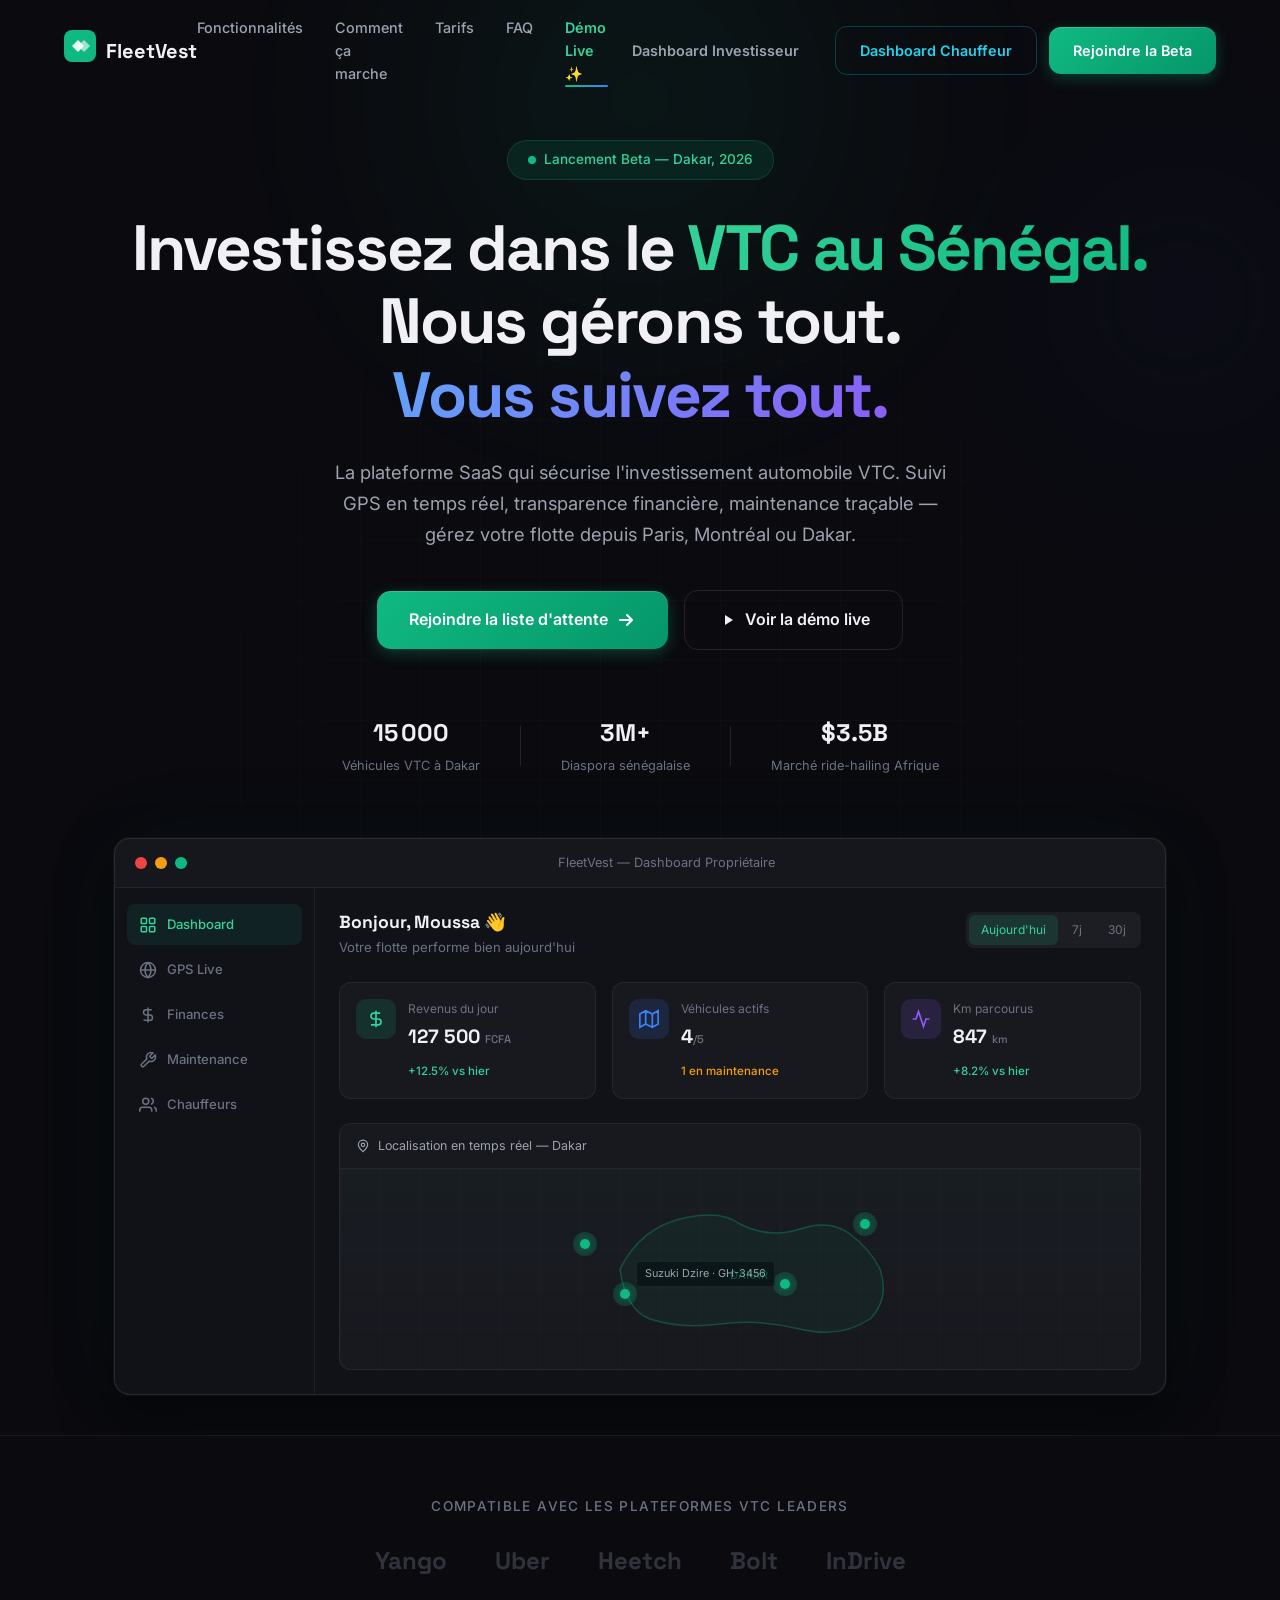
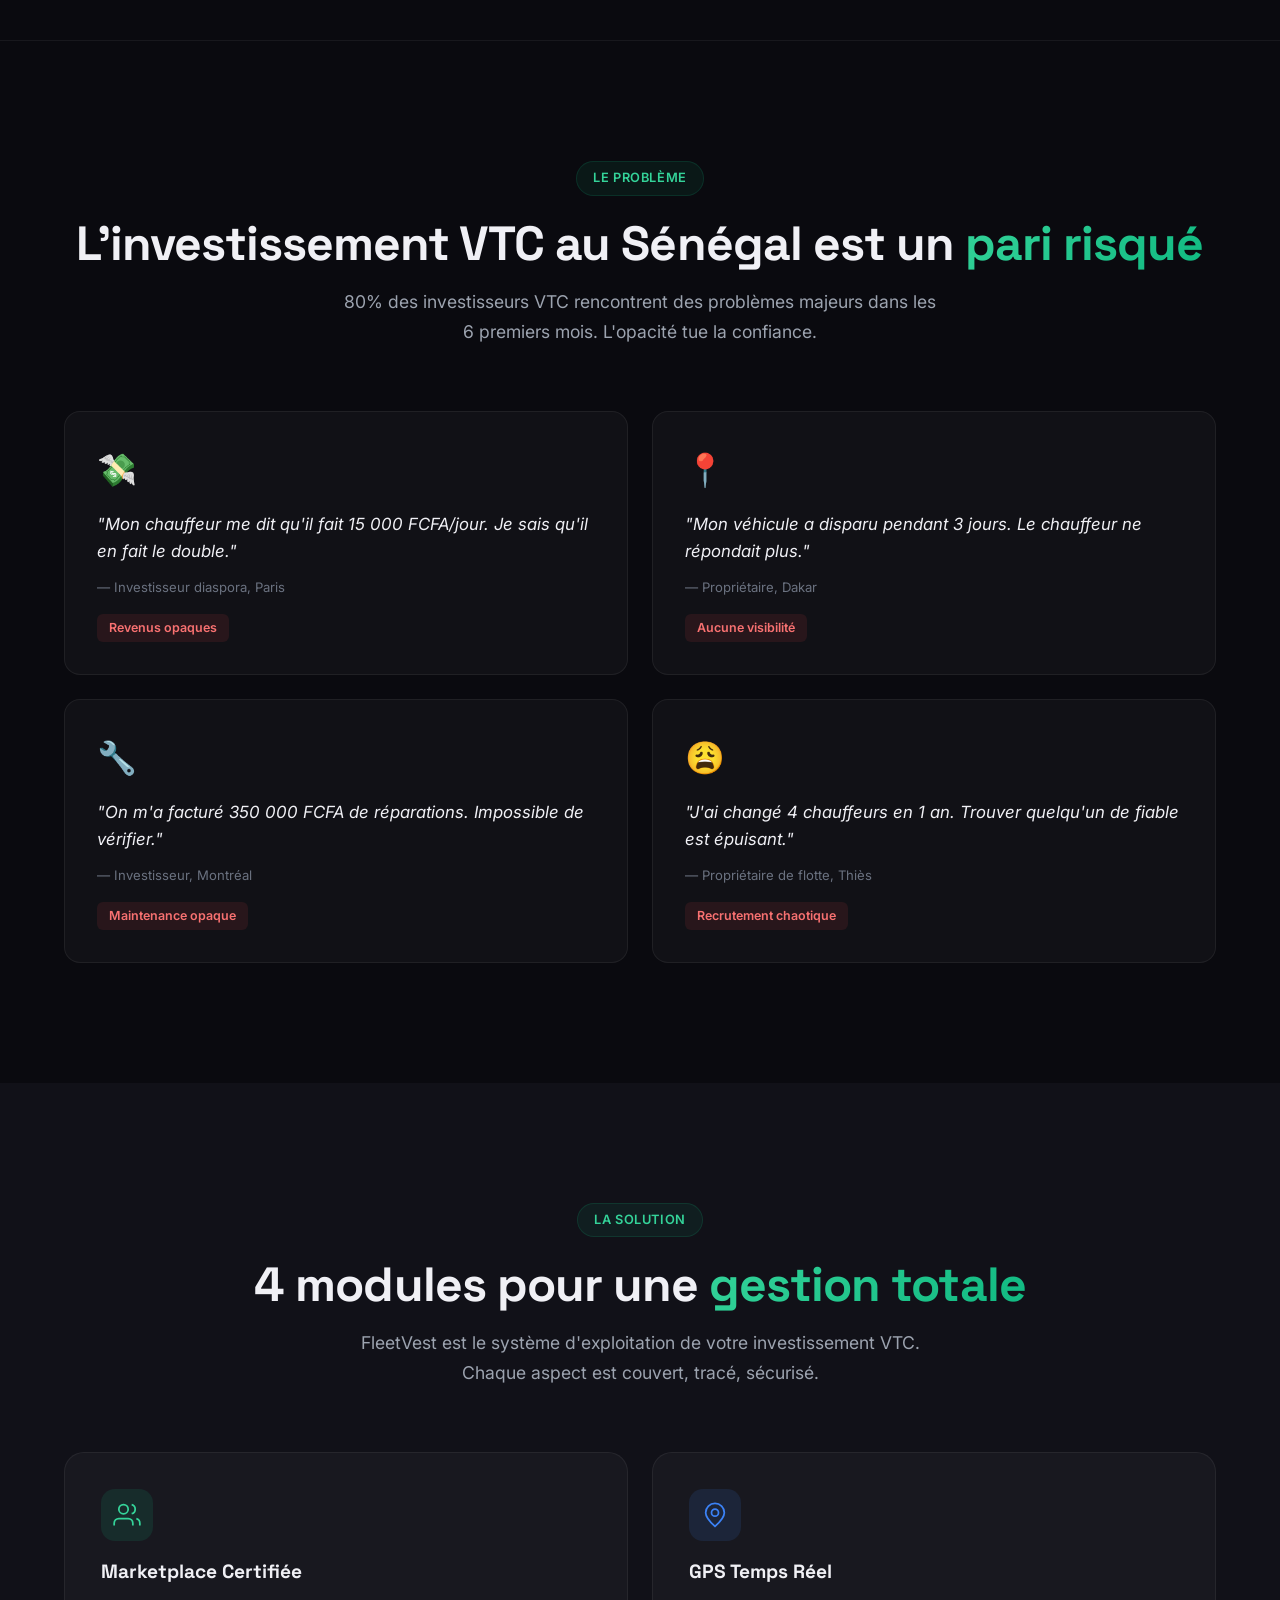
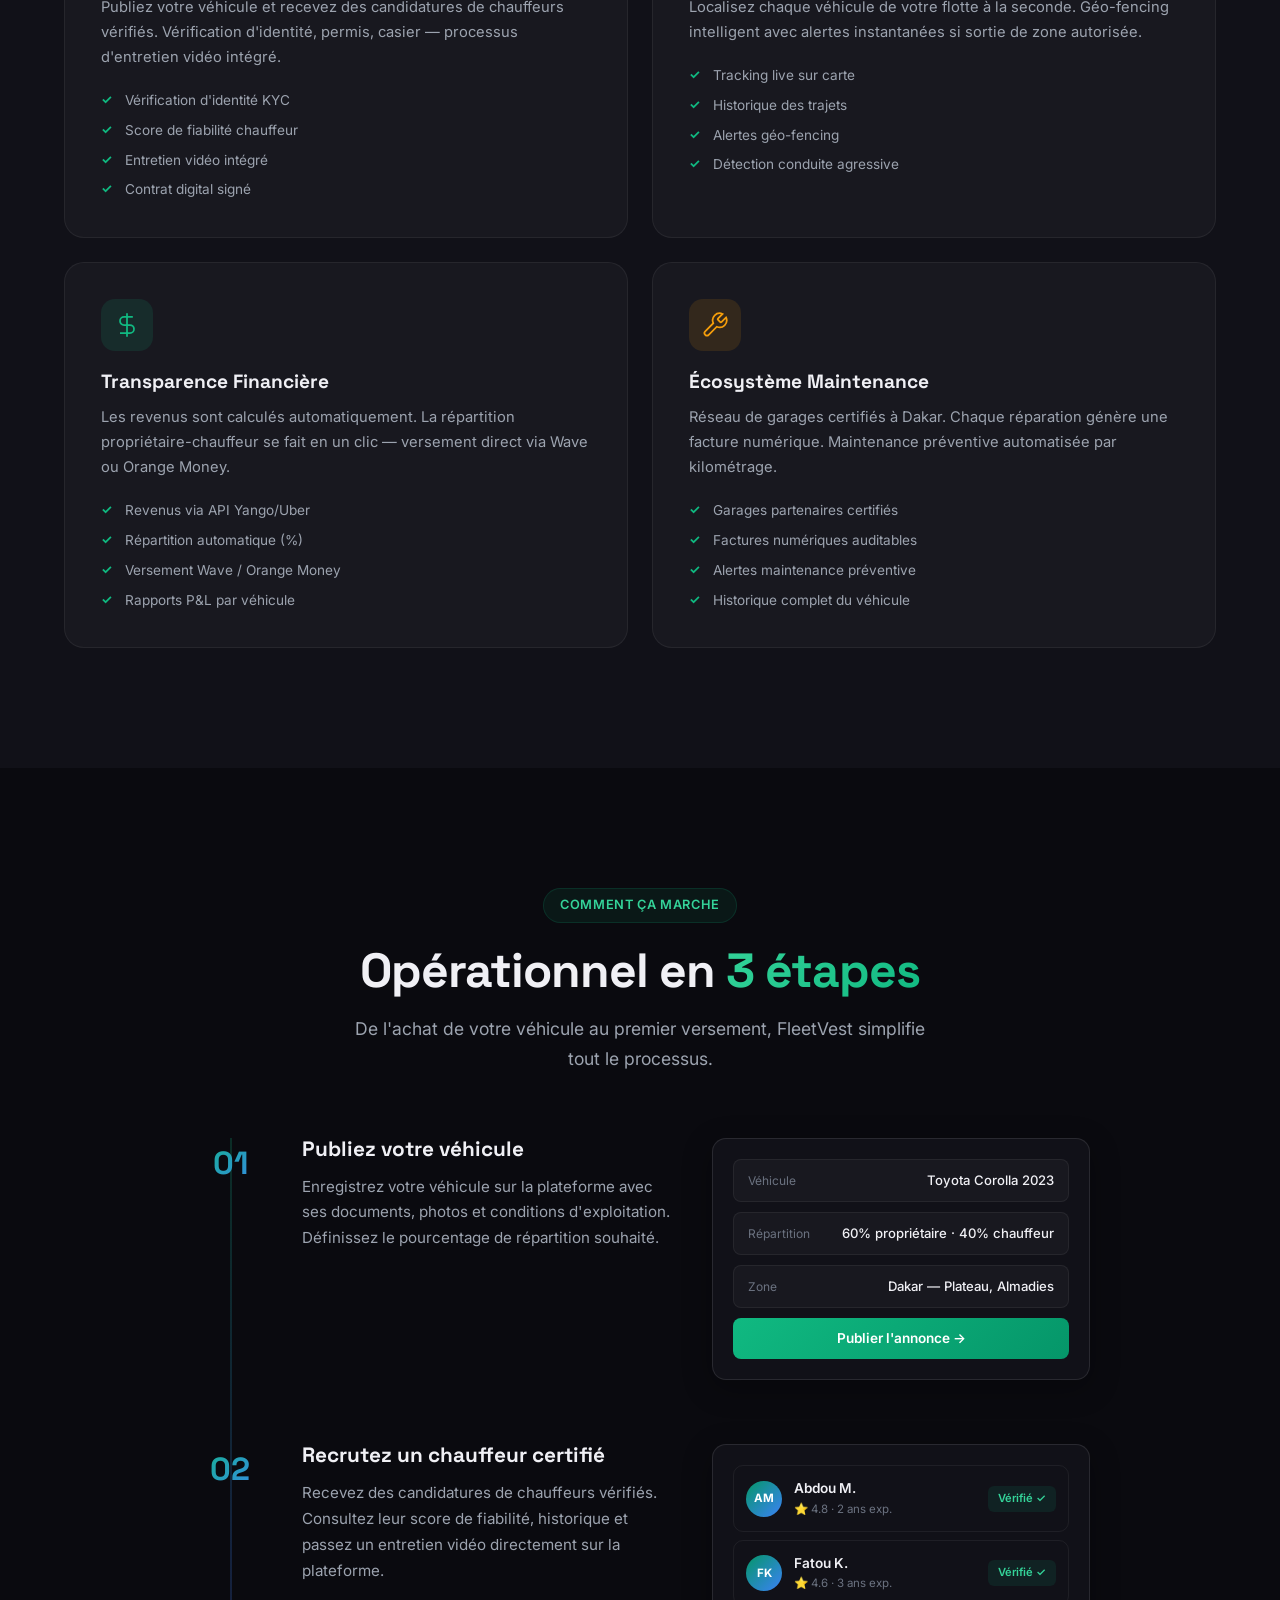
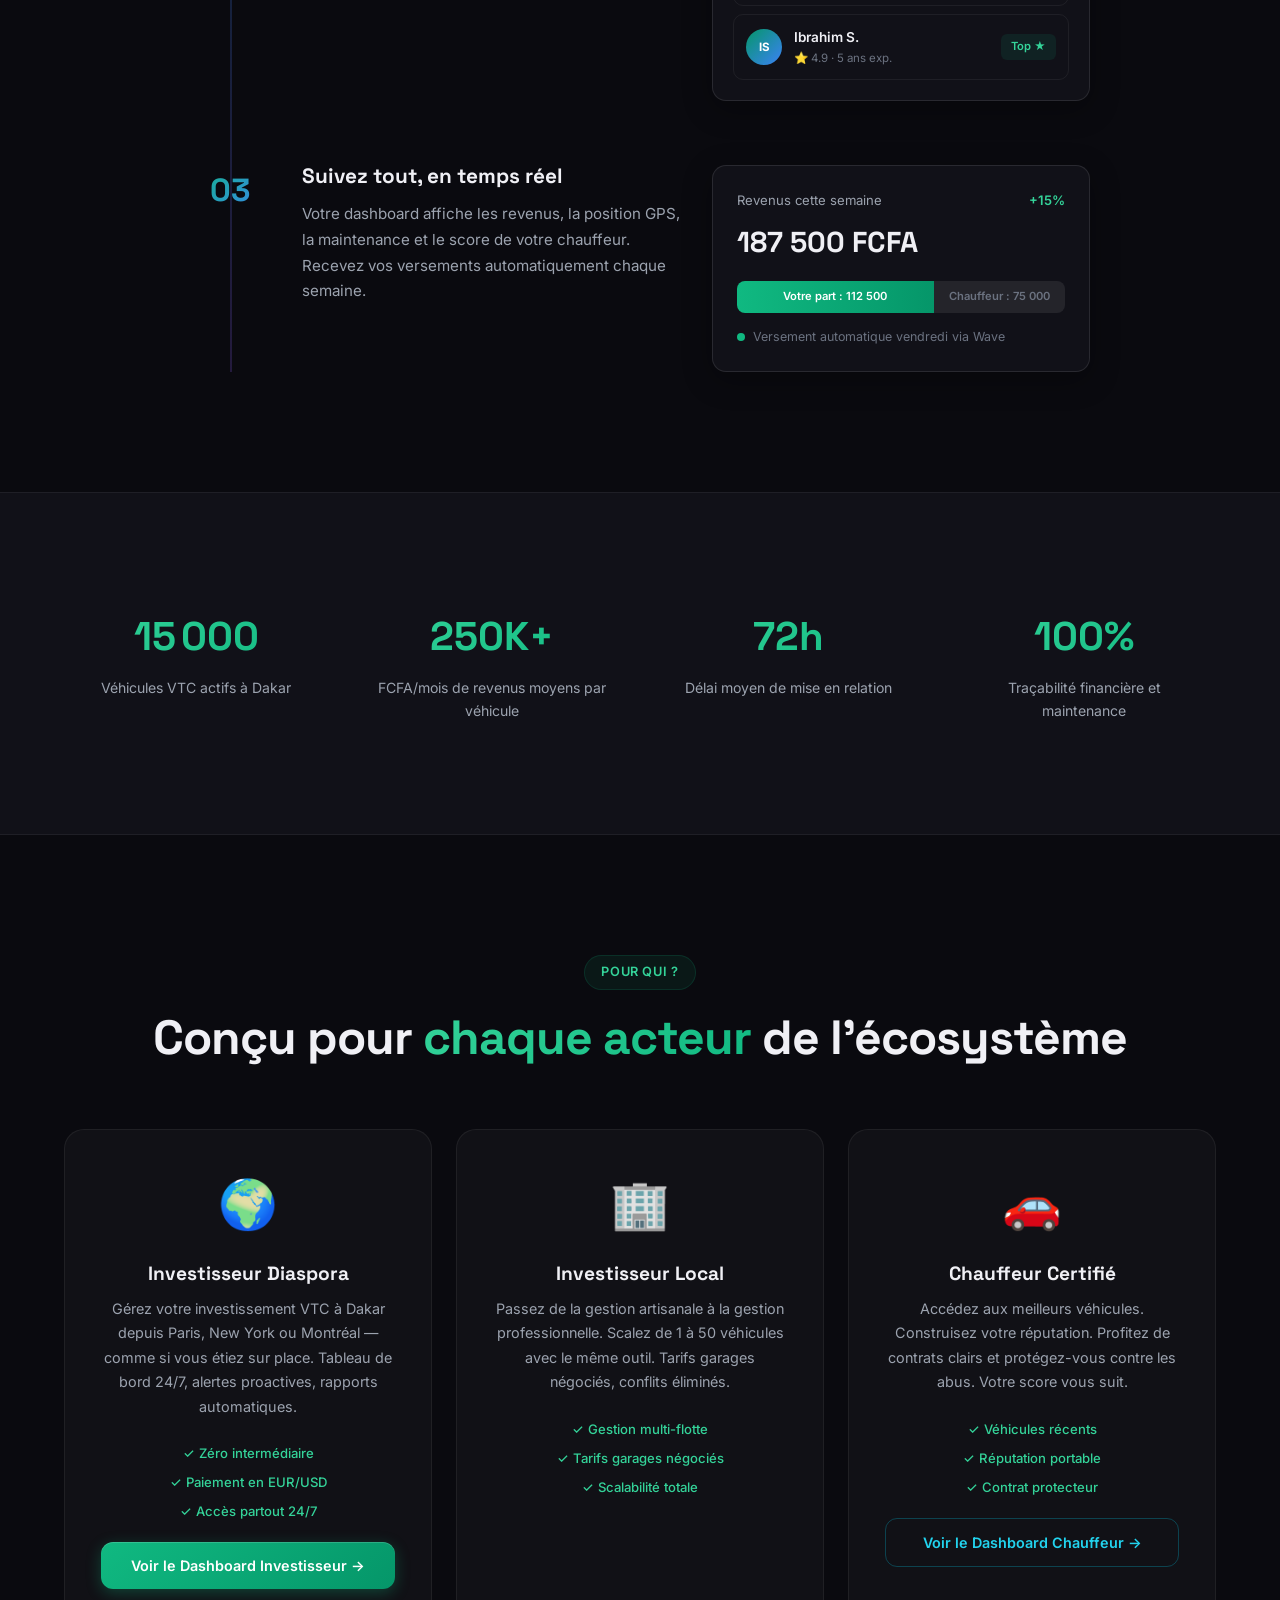
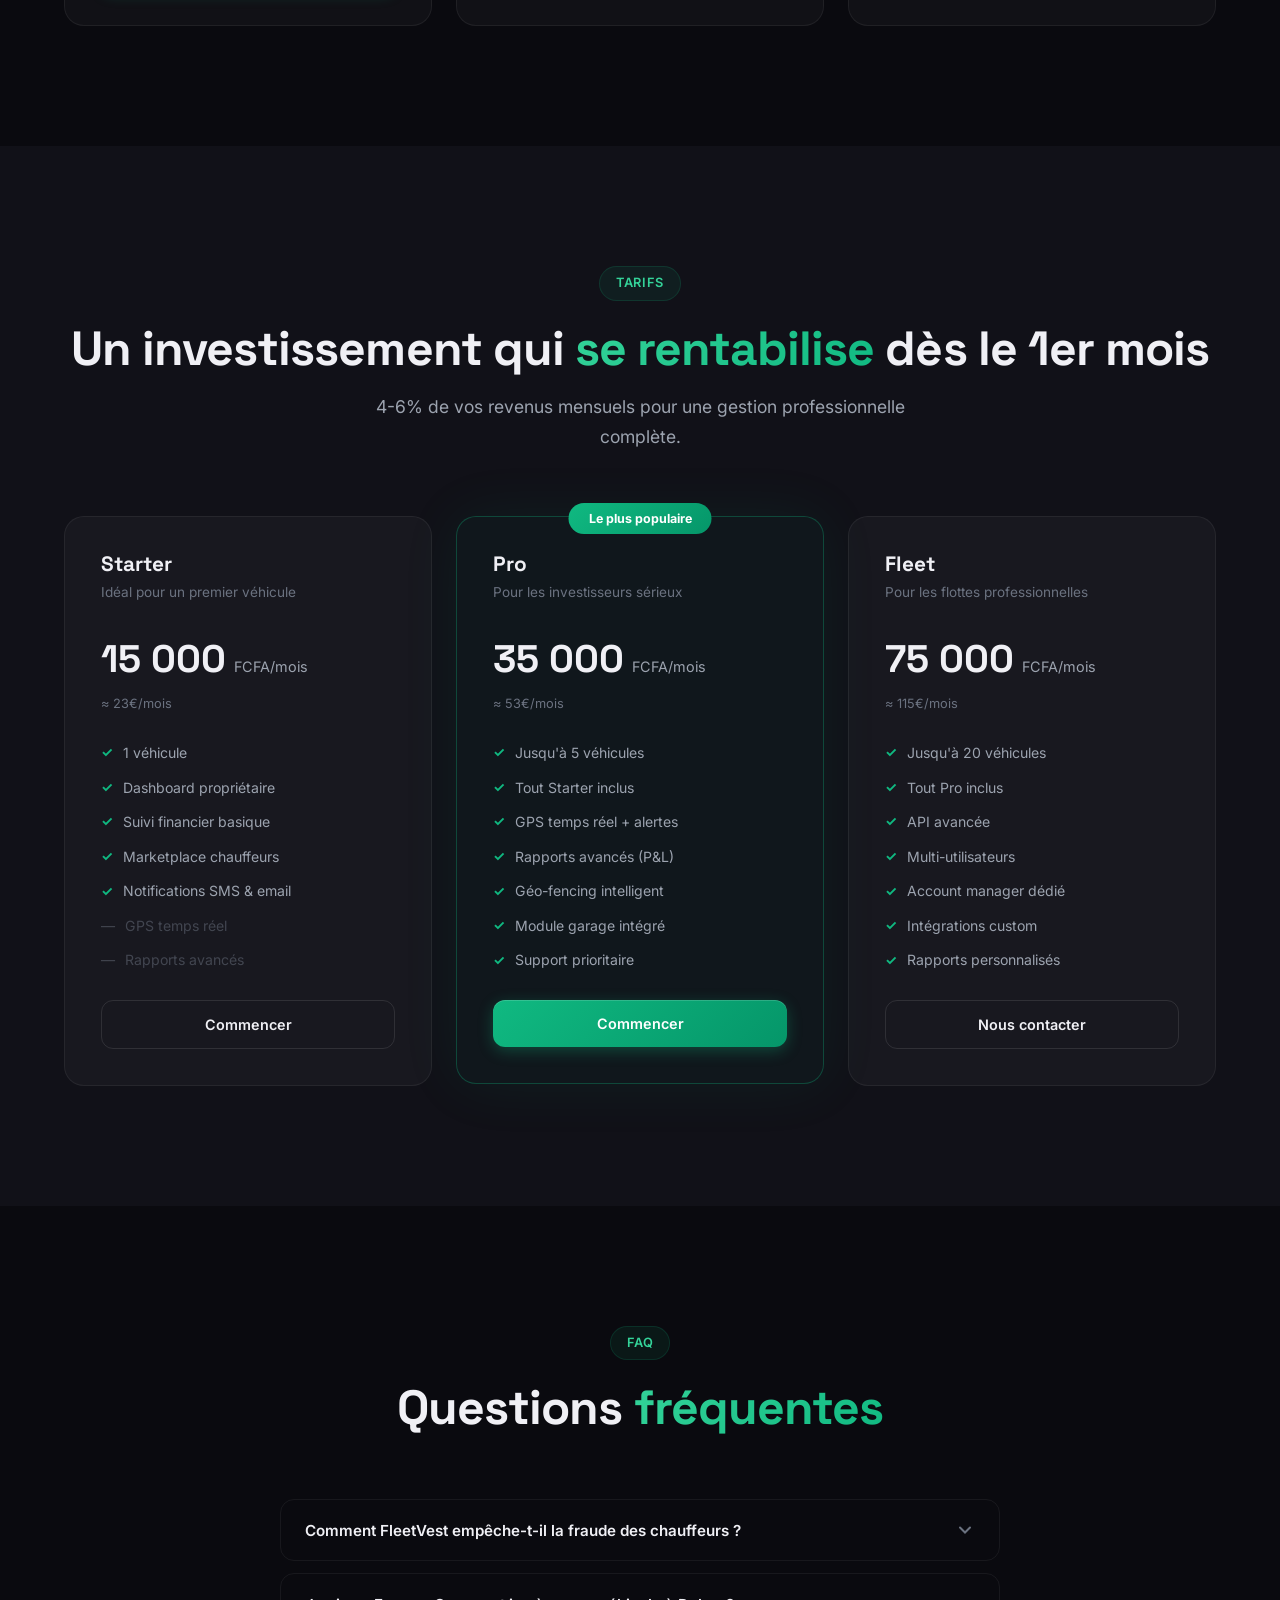
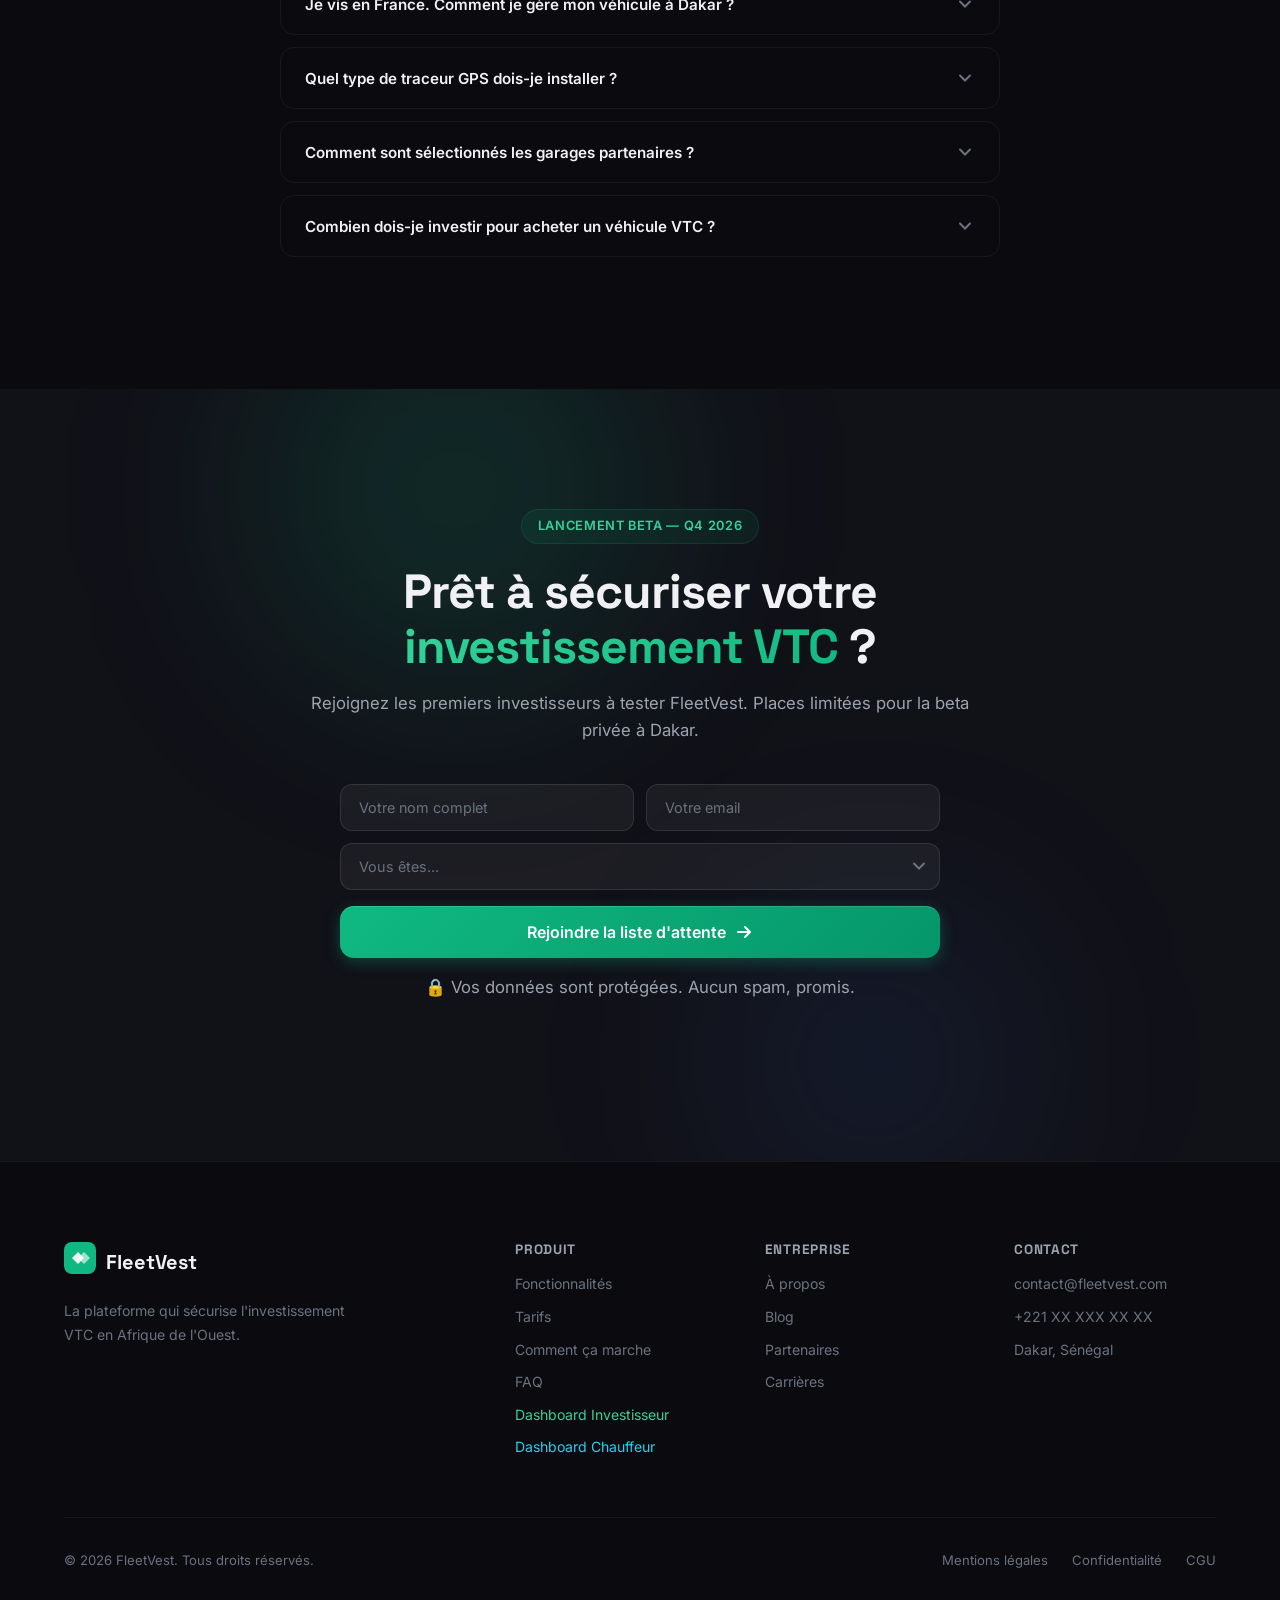
==== commit 0ea76214: "feat: ajout dashboards investisseur et chauffeur avec carte GPS Dakar" ====
--- a/index.html
+++ b/index.html
@@ -35,9 +35,11 @@
                 <a href="#how-it-works">Comment ça marche</a>
                 <a href="#pricing">Tarifs</a>
                 <a href="#faq">FAQ</a>
+                <a href="#" class="nav-demo-link" id="navDemoToggle">Démo Live ✨</a>
             </div>
             <div class="nav-actions">
-                <a href="#waitlist" class="btn btn-ghost">Se connecter</a>
+                <a href="dashboard-investisseur.html" class="btn btn-ghost">Dashboard Investisseur</a>
+                <a href="dashboard-chauffeur.html" class="btn btn-outline" style="border-color:rgba(6,182,212,0.3); color:#22d3ee;">Dashboard Chauffeur</a>
                 <a href="#waitlist" class="btn btn-primary">Rejoindre la Beta</a>
             </div>
             <button class="mobile-toggle" id="mobileToggle" aria-label="Menu">
@@ -73,9 +75,9 @@
                     <span>Rejoindre la liste d'attente</span>
                     <svg width="20" height="20" viewBox="0 0 20 20" fill="none"><path d="M4 10H16M16 10L11 5M16 10L11 15" stroke="currentColor" stroke-width="2" stroke-linecap="round" stroke-linejoin="round"/></svg>
                 </a>
-                <a href="#how-it-works" class="btn btn-outline btn-lg">
+                <a href="dashboard-investisseur.html" class="btn btn-outline btn-lg">
                     <svg width="20" height="20" viewBox="0 0 20 20" fill="none"><polygon points="8,5 16,10 8,15" fill="currentColor"/></svg>
-                    <span>Voir la démo</span>
+                    <span>Voir la démo live</span>
                 </a>
             </div>
             <div class="hero-stats" data-animate="fade-up" data-delay="400">
@@ -489,6 +491,7 @@
                         <span>✓ Paiement en EUR/USD</span>
                         <span>✓ Accès partout 24/7</span>
                     </div>
+                    <a href="dashboard-investisseur.html" class="btn btn-primary" style="margin-top:20px; width:100%; justify-content:center;">Voir le Dashboard Investisseur →</a>
                 </div>
                 <div class="audience-card" data-animate="fade-up" data-delay="150">
                     <div class="audience-emoji">🏢</div>
@@ -509,6 +512,7 @@
                         <span>✓ Réputation portable</span>
                         <span>✓ Contrat protecteur</span>
                     </div>
+                    <a href="dashboard-chauffeur.html" class="btn btn-outline" style="margin-top:20px; width:100%; justify-content:center; border-color:rgba(6,182,212,0.3); color:#22d3ee;">Voir le Dashboard Chauffeur →</a>
                 </div>
             </div>
         </div>
@@ -717,6 +721,8 @@
                     <a href="#pricing">Tarifs</a>
                     <a href="#how-it-works">Comment ça marche</a>
                     <a href="#faq">FAQ</a>
+                    <a href="dashboard-investisseur.html" style="color:var(--accent-green-light);">Dashboard Investisseur</a>
+                    <a href="dashboard-chauffeur.html" style="color:#22d3ee;">Dashboard Chauffeur</a>
                 </div>
                 <div class="footer-links">
                     <h4>Entreprise</h4>
--- a/style.css
+++ b/style.css
@@ -196,6 +196,29 @@
 }
 .nav-links a:hover {
     color: var(--text-primary);
+}
+
+.nav-demo-link {
+    color: var(--accent-green-light) !important;
+    font-weight: 600 !important;
+    position: relative;
+}
+
+.nav-demo-link::after {
+    content: '';
+    position: absolute;
+    bottom: -2px;
+    left: 0;
+    right: 0;
+    height: 2px;
+    background: linear-gradient(90deg, var(--accent-green), var(--accent-blue));
+    border-radius: 1px;
+    animation: shimmer 2s ease-in-out infinite;
+}
+
+@keyframes shimmer {
+    0%, 100% { opacity: 0.5; }
+    50% { opacity: 1; }
 }
 
 .nav-actions {
